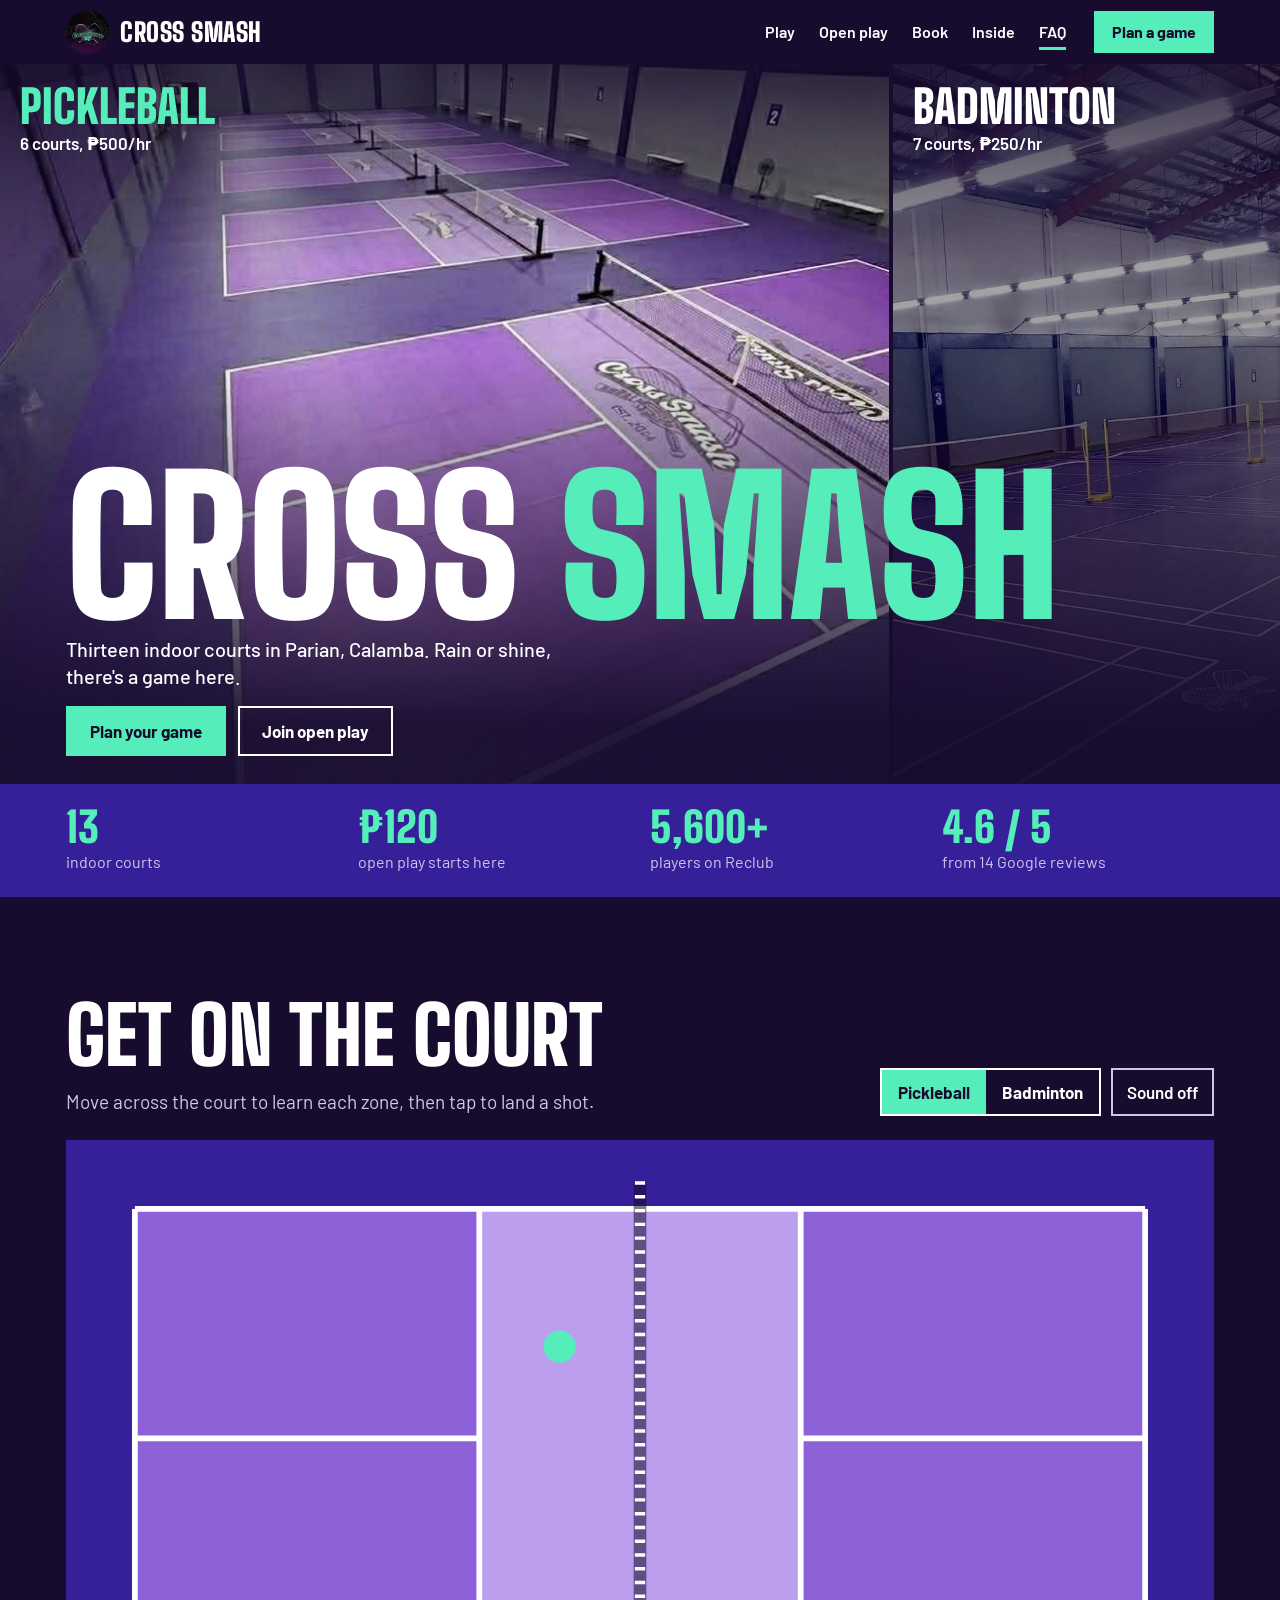
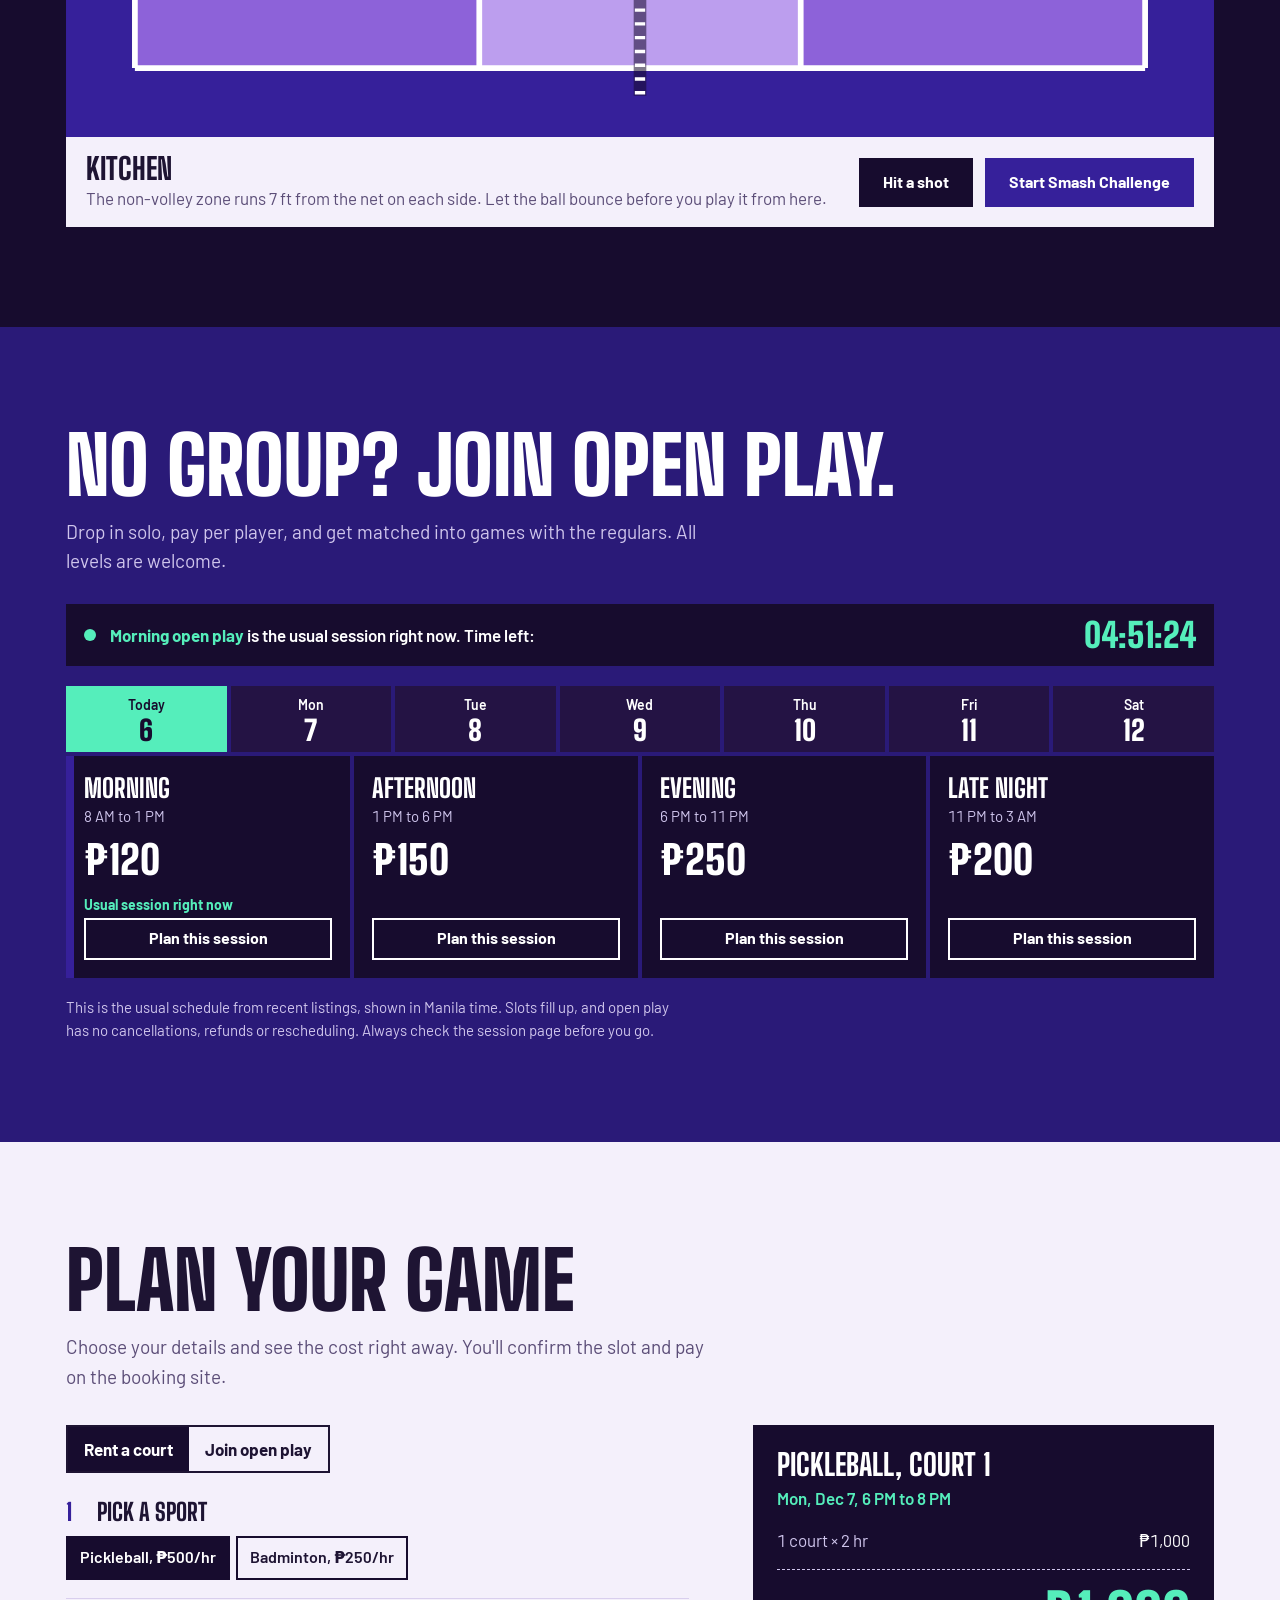
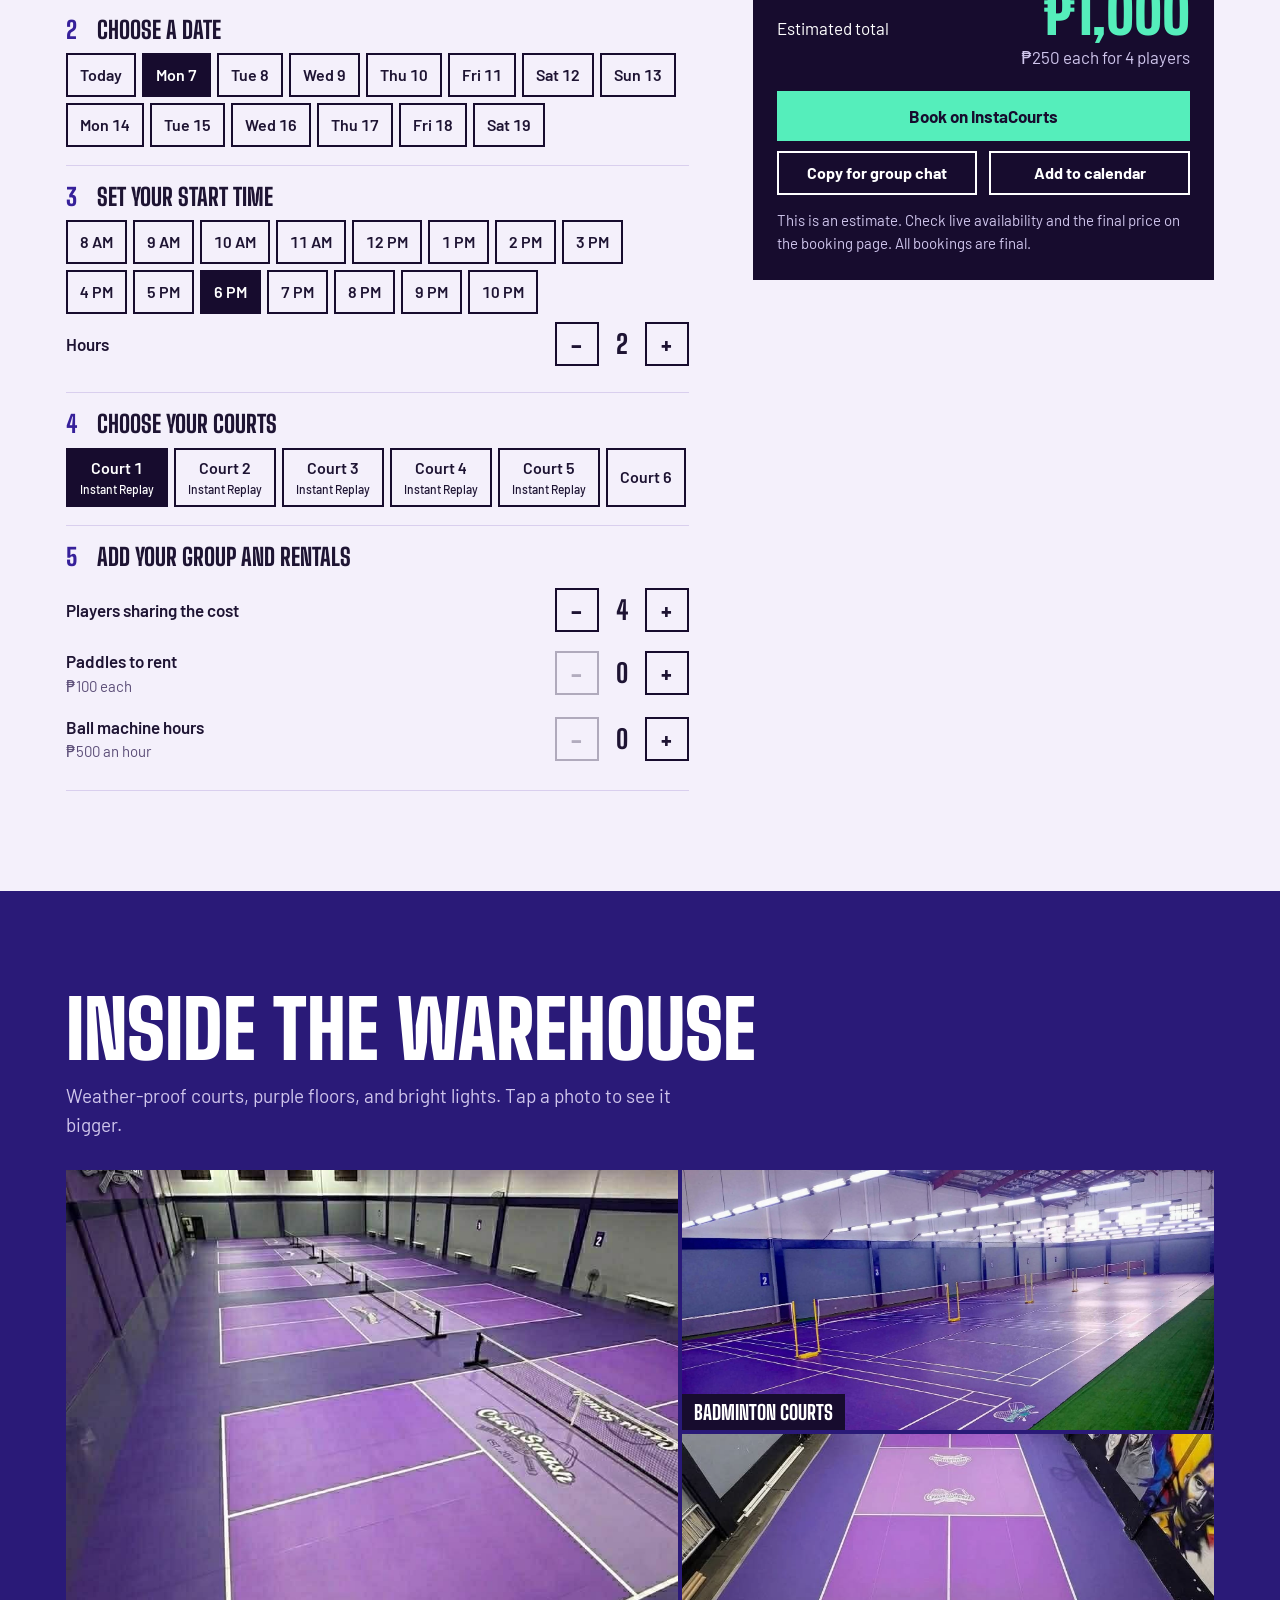
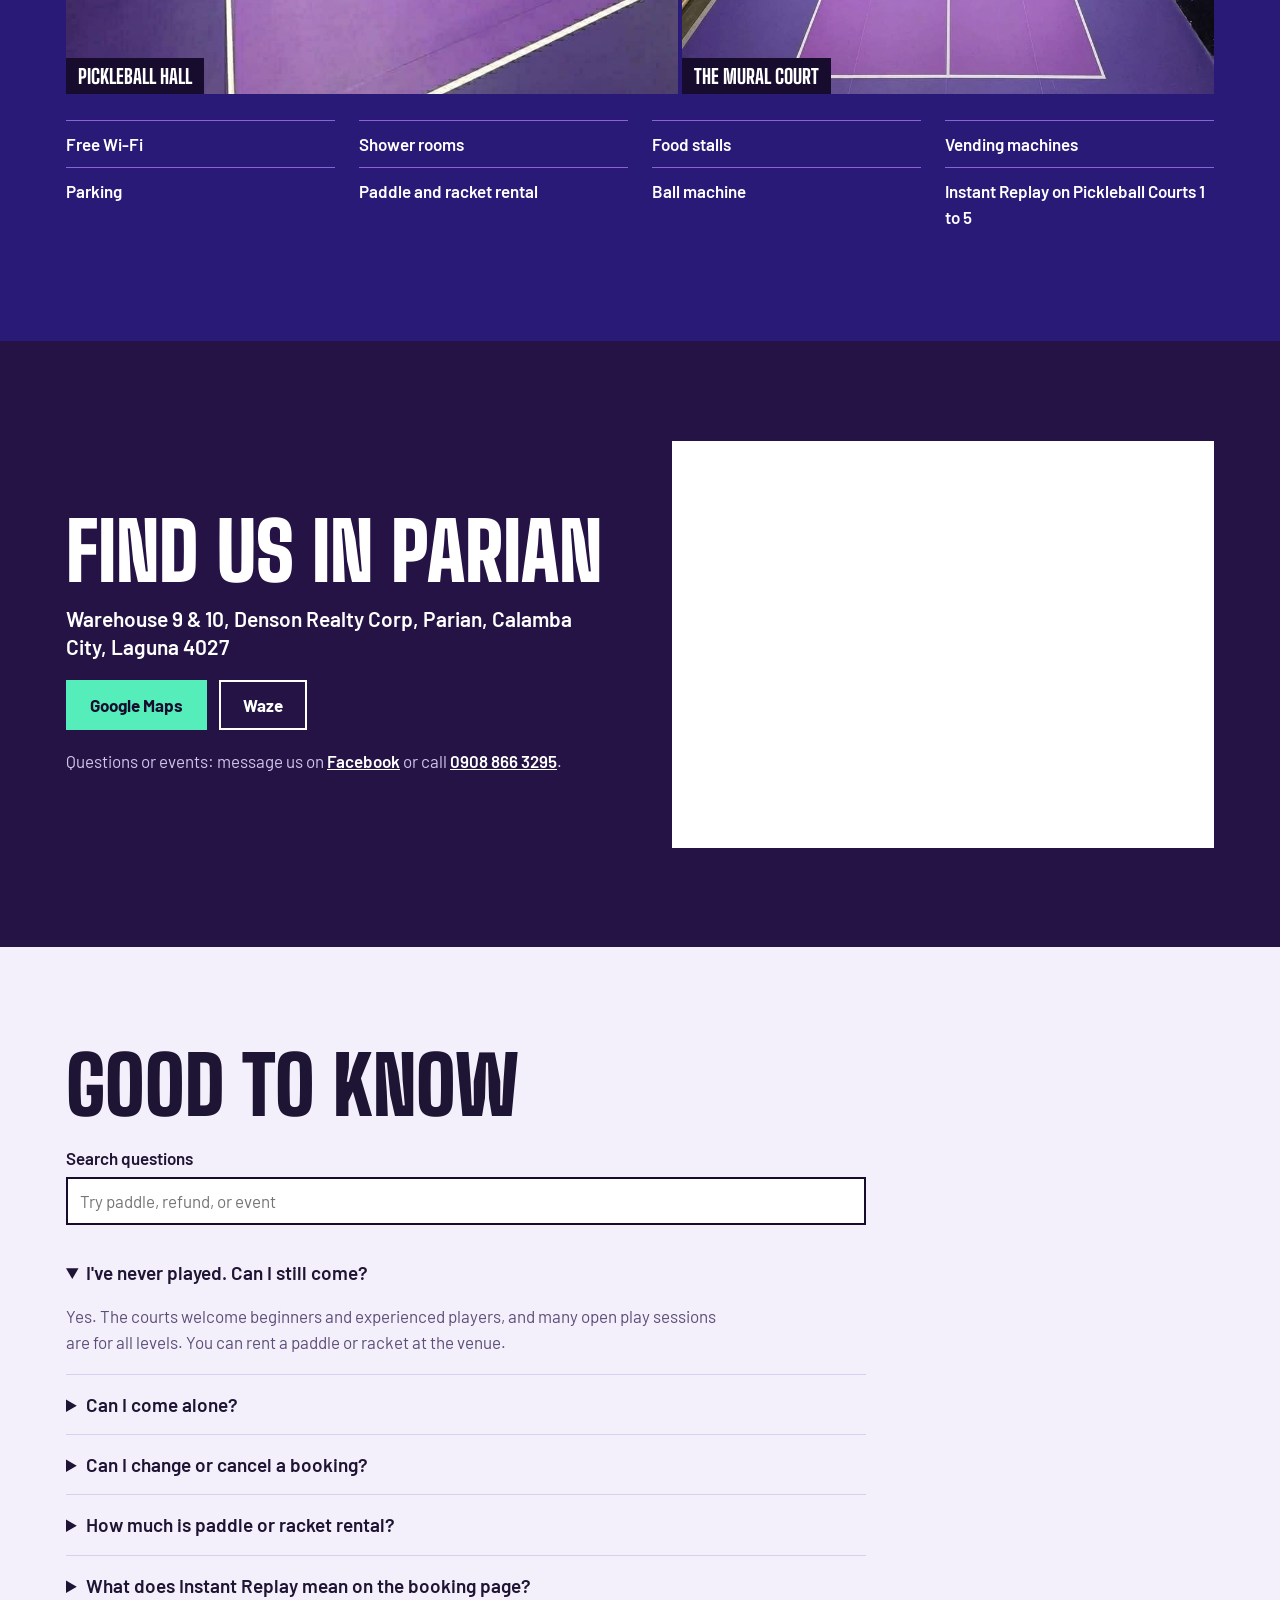
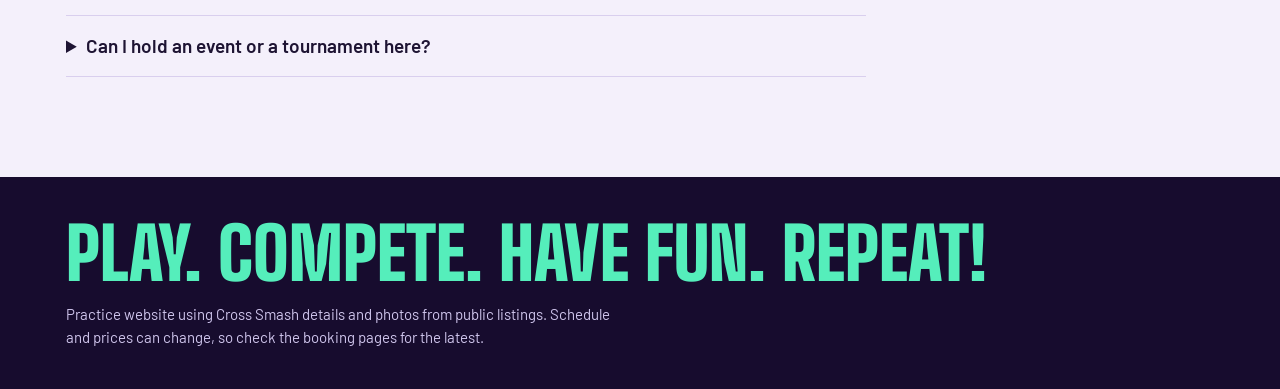
==== index.html @ 19c627ab "Add Cross Smash website Co-Authored-By: Claude Opus 5.5 <noreply@anthropic.com>" ====
<!doctype html>
<html lang="en" data-sport="pickleball">
<head>
<meta charset="utf-8">
<meta name="viewport" content="width=device-width, initial-scale=1, viewport-fit=cover">
<title>Cross Smash Pickleball &amp; Badminton | Calamba</title>
<meta name="description" content="Thirteen indoor pickleball and badminton courts in Parian, Calamba City. Book a court from ₱250 an hour or join open play from ₱120.">
<meta property="og:title" content="Cross Smash Pickleball &amp; Badminton">
<meta property="og:image" content="images/pickleball-hall.jpg">
<link rel="icon" href="images/logo.jpg">
<link rel="preconnect" href="https://fonts.googleapis.com">
<link rel="preconnect" href="https://fonts.gstatic.com" crossorigin>
<link rel="stylesheet" href="https://fonts.googleapis.com/css2?family=Barlow:wght@400;500;600;700&family=Big+Shoulders+Display:wght@700;800;900&display=swap">
<link rel="stylesheet" href="styles.css">
<script type="application/ld+json">
{
  "@context": "https://schema.org",
  "@type": "SportsActivityLocation",
  "name": "Cross Smash Pickleball and Badminton",
  "image": "images/pickleball-hall.jpg",
  "address": {
    "@type": "PostalAddress",
    "streetAddress": "Warehouse 9 & 10, Denson Realty Corp, Parian",
    "addressLocality": "Calamba",
    "addressRegion": "Laguna",
    "postalCode": "4027",
    "addressCountry": "PH"
  },
  "geo": { "@type": "GeoCoordinates", "latitude": 14.2090239, "longitude": 121.1543164 },
  "url": "https://book.insta-courts.com/venues/cross-smash"
}
</script>
</head>
<body>

<header class="top">
  <div class="wrap">
    <a class="mark" href="#top"><img src="images/logo.jpg" alt="" width="44" height="44">Cross Smash</a>
    <nav aria-label="Main">
      <a href="#court-lab">Play</a>
      <a href="#open-play">Open play</a>
      <a href="#book">Book</a>
      <a href="#inside">Inside</a>
      <a href="#faq">FAQ</a>
    </nav>
    <a class="btn" href="#book">Plan a game</a>
  </div>
  <span class="progress" id="progress"></span>
</header>

<main id="top">
  <section class="hero">
    <div class="panels" role="group" aria-label="Choose your sport">
      <button type="button" class="panel" id="panelPickle" data-sport="pickleball" aria-pressed="true">
        <img src="images/pickleball-hall.jpg" alt="Purple pickleball courts in a row inside the Cross Smash warehouse" width="896" height="1195" fetchpriority="high">
        <span class="panel-label"><b>Pickleball</b><span>6 courts, ₱500/hr</span></span>
      </button>
      <button type="button" class="panel" id="panelBad" data-sport="badminton" aria-pressed="false">
        <img src="images/badminton-hall.jpg" alt="Badminton courts with yellow net posts on a purple floor under bright hall lights" width="1600" height="1080">
        <span class="panel-label"><b>Badminton</b><span>7 courts, ₱250/hr</span></span>
      </button>
    </div>
    <div class="hero-copy">
      <div class="wrap">
        <h1>Cross <em>Smash</em></h1>
        <p>Thirteen indoor courts in Parian, Calamba. Rain or shine, there's a game here.</p>
        <div class="btn-row">
          <a class="btn" href="#book">Plan your game</a>
          <a class="btn ghost" href="#open-play">Join open play</a>
        </div>
      </div>
    </div>
  </section>

  <section class="facts-band">
    <div class="wrap facts">
      <div><b>13</b><span>indoor courts</span></div>
      <div><b>₱120</b><span>open play starts here</span></div>
      <div><b>5,600+</b><span>players on Reclub</span></div>
      <div><b>4.6 / 5</b><span>from 14 Google reviews</span></div>
    </div>
  </section>

  <section class="band lab" id="court-lab">
    <div class="wrap">
      <div class="lab-head">
        <div>
          <h2>Get on the court</h2>
          <p class="lede" id="labLede">Move across the court to learn each zone, then tap to land a shot.</p>
        </div>
        <div class="lab-controls">
          <div class="switch" role="group" aria-label="Sport">
            <button type="button" id="labPickle" data-sport="pickleball" aria-pressed="true">Pickleball</button>
            <button type="button" id="labBad" data-sport="badminton" aria-pressed="false">Badminton</button>
          </div>
          <button type="button" class="icon-btn" id="soundBtn" aria-pressed="false">Sound off</button>
        </div>
      </div>

      <div class="court-shell" id="courtShell">
        <div class="hud" id="hud" hidden>
          <div><span>Time</span><b id="hudTime">20.0</b></div>
          <div><span>Score</span><b id="hudScore">0</b></div>
          <div><span>Combo</span><b id="hudCombo">0</b></div>
          <div><span>Best</span><b id="hudBest">0</b></div>
        </div>
        <svg id="court" viewBox="0 0 1000 520" role="img" aria-label="Top-down court. Tap anywhere to land a shot and see what that part of the court means.">
          <rect class="surround" width="1000" height="520"></rect>
          <rect class="inbounds" x="60" y="60" width="880" height="400"></rect>
          <rect class="kitchen" id="kitchen" x="360" y="60" width="280" height="400"></rect>
          <g id="highlight"></g>
          <g id="courtLines"></g>
          <line class="net-post" x1="500" y1="36" x2="500" y2="484"></line>
          <line class="net" x1="500" y1="36" x2="500" y2="484"></line>
          <g id="target" hidden>
            <circle class="ring" id="targetOuter" r="50"></circle>
            <circle class="bull" id="targetInner" r="20"></circle>
          </g>
          <circle id="ripple" r="10" cx="0" cy="0"></circle>
          <ellipse id="shadow" rx="13" ry="7"></ellipse>
          <g id="shot"><circle id="ball" r="14"></circle></g>
          <g id="floats"></g>
        </svg>
        <div class="readout">
          <div aria-live="polite">
            <strong id="zoneName">Kitchen</strong>
            <p id="zoneText"></p>
          </div>
          <div class="btn-row">
            <button type="button" id="randomShot" class="btn solid">Hit a shot</button>
            <button type="button" id="gameBtn" class="btn hot">Start Smash Challenge</button>
          </div>
        </div>
      </div>
    </div>
  </section>

  <section class="band floor" id="open-play">
    <div class="wrap">
      <h2>No group? Join open play.</h2>
      <p class="lede">Drop in solo, pay per player, and get matched into games with the regulars. All levels are welcome.</p>

      <div class="live" id="live">
        <span class="dot" aria-hidden="true"></span>
        <p><b id="liveName"></b> <span id="liveDetail"></span></p>
        <time id="liveClock"></time>
      </div>

      <div class="days" id="days" role="group" aria-label="Choose a day"></div>
      <div class="sessions" id="sessions"></div>

      <p class="fine">This is the usual schedule from recent listings, shown in Manila time. Slots fill up, and open play has no cancellations, refunds or rescheduling. Always check the session page before you go.</p>
    </div>
  </section>

  <section class="band paper" id="book">
    <div class="wrap">
      <h2>Plan your game</h2>
      <p class="lede">Choose your details and see the cost right away. You'll confirm the slot and pay on the booking site.</p>

      <div class="planner">
        <div class="steps" id="steps">
          <div class="switch mode" role="group" aria-label="How you are playing">
            <button type="button" id="modeCourt" data-mode="court" aria-pressed="true">Rent a court</button>
            <button type="button" id="modeOpen" data-mode="open" aria-pressed="false">Join open play</button>
          </div>
          <div id="fields"></div>
        </div>

        <aside class="sheet" id="sheet" aria-live="polite">
          <h3 id="sheetTitle"></h3>
          <p class="when" id="sheetWhen"></p>
          <ul id="lines"></ul>
          <div class="total"><span>Estimated total</span><b id="total"></b></div>
          <p id="each"></p>
          <a class="btn wide" id="sheetBook" target="_blank" rel="noopener" href="https://book.insta-courts.com/venues/cross-smash">Book on InstaCourts</a>
          <div class="btn-row sheet-tools">
            <button type="button" class="btn ghost" id="copyPlan">Copy for group chat</button>
            <button type="button" class="btn ghost" id="addCal">Add to calendar</button>
          </div>
          <textarea id="copyFallback" hidden readonly aria-label="Plan text to copy"></textarea>
          <p class="note">This is an estimate. Check live availability and the final price on the booking page. All bookings are final.</p>
        </aside>
      </div>
    </div>
  </section>

  <section class="band floor" id="inside">
    <div class="wrap">
      <h2>Inside the warehouse</h2>
      <p class="lede">Weather-proof courts, purple floors, and bright lights. Tap a photo to see it bigger.</p>

      <div class="gallery">
        <button type="button" class="shot big" id="photo0" data-index="0"><img src="images/pickleball-hall.jpg" alt="Row of pickleball courts with nets, seen from one end of the hall" width="896" height="1195" loading="lazy"><span>Pickleball hall</span></button>
        <button type="button" class="shot" id="photo1" data-index="1"><img src="images/badminton-hall.jpg" alt="Badminton courts beside a green turf strip" width="1600" height="1080" loading="lazy"><span>Badminton courts</span></button>
        <button type="button" class="shot" id="photo2" data-index="2"><img src="images/court-mural.jpg" alt="Single pickleball court beside a colorful mural wall" width="896" height="1195" loading="lazy"><span>The mural court</span></button>
      </div>

      <ul class="amen">
        <li>Free Wi-Fi</li>
        <li>Shower rooms</li>
        <li>Food stalls</li>
        <li>Vending machines</li>
        <li>Parking</li>
        <li>Paddle and racket rental</li>
        <li>Ball machine</li>
        <li>Instant Replay on Pickleball Courts 1 to 5</li>
      </ul>
    </div>
  </section>

  <section class="band visit" id="visit">
    <div class="wrap venue-grid">
      <div>
        <h2>Find us in Parian</h2>
        <address class="addr">Warehouse 9 &amp; 10, Denson Realty Corp, Parian, Calamba City, Laguna 4027</address>
        <div class="btn-row">
          <a class="btn" href="https://www.google.com/maps/search/?api=1&amp;query=6553%2BJP%20Calamba%20Laguna" target="_blank" rel="noopener">Google Maps</a>
          <a class="btn ghost" href="https://waze.com/ul?ll=14.2090239,121.1543164&amp;navigate=yes" target="_blank" rel="noopener">Waze</a>
        </div>
        <p class="contact">Questions or events: message us on <a href="https://www.facebook.com/share/14ZNdzcMT8A/?mibextid=wwXIfr" target="_blank" rel="noopener">Facebook</a> or call <a href="tel:+639088663295">0908 866 3295</a>.</p>
      </div>
      <iframe class="map" title="Map to Cross Smash in Parian, Calamba" loading="lazy" referrerpolicy="no-referrer-when-downgrade" src="https://www.google.com/maps?q=14.2090239,121.1543164&amp;z=16&amp;output=embed"></iframe>
    </div>
  </section>

  <section class="band paper" id="faq">
    <div class="wrap">
      <h2>Good to know</h2>
      <label class="search" for="faqSearch">Search questions</label>
      <input class="search-input" id="faqSearch" type="search" placeholder="Try paddle, refund, or event" autocomplete="off">
      <div class="faq" id="faqList">
        <details open>
          <summary>I've never played. Can I still come?</summary>
          <p>Yes. The courts welcome beginners and experienced players, and many open play sessions are for all levels. You can rent a paddle or racket at the venue.</p>
        </details>
        <details>
          <summary>Can I come alone?</summary>
          <p>Yes. Open play is made for this. Register for a session and you'll play with whoever else signed up.</p>
        </details>
        <details>
          <summary>Can I change or cancel a booking?</summary>
          <p>All court bookings are final, so check your date and time before you pay. Open play sessions have no cancellations, refunds or rescheduling.</p>
        </details>
        <details>
          <summary>How much is paddle or racket rental?</summary>
          <p>A pickleball paddle is ₱100 and a badminton racket is ₱50. The ball machine is ₱500 an hour.</p>
        </details>
        <details>
          <summary>What does Instant Replay mean on the booking page?</summary>
          <p>Pickleball Courts 1 to 5 are listed with Instant Replay. Ask the front desk how it works on the day you play.</p>
        </details>
        <details>
          <summary>Can I hold an event or a tournament here?</summary>
          <p>The venue hosts events. Message the Facebook page with your date, group size and how many courts you need.</p>
        </details>
      </div>
      <p class="no-match" id="faqEmpty" hidden>No matching questions. Message the Facebook page and the team can help.</p>
    </div>
  </section>
</main>

<footer class="foot">
  <div class="wrap">
    <p class="tagline">Play. Compete. Have fun. Repeat!</p>
    <p class="foot-note">Practice website using Cross Smash details and photos from public listings. Schedule and prices can change, so check the booking pages for the latest.</p>
  </div>
</footer>

<div class="dock" id="dock">
  <div><span id="dockLabel">Estimated total</span><b id="dockTotal"></b></div>
  <a class="btn" href="#sheet">Review plan</a>
</div>

<dialog id="viewer" aria-label="Photo viewer">
  <button type="button" class="view-close" id="viewClose" aria-label="Close photo">×</button>
  <button type="button" class="view-nav prev" id="viewPrev" aria-label="Previous photo">‹</button>
  <img id="viewImg" src="data:," alt="">
  <button type="button" class="view-nav next" id="viewNext" aria-label="Next photo">›</button>
  <p id="viewCap"></p>
</dialog>

<script src="script.js"></script>
</body>
</html>
---- styles.css ----
/* Palette comes from the venue itself: court purples and lilac, logo mint and pink.
   The active sport changes --accent across the whole site. */
:root {
  --deep: #170c2e;
  --deep-2: #241344;
  --court: #36209a;
  --court-dark: #2a1a78;
  --lilac: #8d62d9;
  --lilac-light: #ab85ea;
  --line: #ffffff;
  --on-dark-soft: #cfc5ec;
  --paper: #f4f0fb;
  --paper-edge: #d9cfee;
  --ink: #1e1433;
  --ink-soft: #5c4e78;
  --mint: #55eebb;
  --pink: #ff8fd8;
  --accent: var(--mint);
  --display: "Big Shoulders Display", "Arial Narrow", Impact, sans-serif;
  --body: "Barlow", "Segoe UI", system-ui, sans-serif;
  color-scheme: dark;
}
:root[data-sport="badminton"] { --accent: var(--pink); }

* { box-sizing: border-box; }
html { scroll-behavior: smooth; scroll-padding-top: 76px; }
body {
  margin: 0;
  background: var(--deep);
  color: var(--line);
  font: 400 17px/1.55 var(--body);
  overflow-x: clip;
}
h1, h2, h3, p, ul { margin: 0; }
a { color: inherit; }
img { display: block; max-width: 100%; height: auto; }
button { font: inherit; color: inherit; cursor: pointer; }
:focus-visible { outline: 3px solid var(--accent); outline-offset: 2px; }
.paper :focus-visible { outline-color: var(--court); }
[hidden] { display: none !important; }

.wrap {
  width: 100%;
  max-width: 1180px;
  margin-inline: auto;
  padding-left: max(16px, env(safe-area-inset-left, 0px));
  padding-right: max(16px, env(safe-area-inset-right, 0px));
}
.band { padding-block: clamp(56px, 8vw, 100px); }
.paper { background: var(--paper); color: var(--ink); }
.floor { background: var(--court-dark); }
.lab { background: var(--deep); }
.visit { background: var(--deep-2); }

h2 {
  font: 900 clamp(44px, 7vw, 80px)/.95 var(--display);
  text-transform: uppercase;
  text-wrap: balance;
}
.lede { max-width: 58ch; margin-top: 14px; font-size: 19px; color: var(--on-dark-soft); }
.paper .lede { color: var(--ink-soft); }

.btn {
  display: inline-flex;
  align-items: center;
  justify-content: center;
  min-height: 48px;
  padding: 10px 22px;
  border: 2px solid transparent;
  background: var(--accent);
  color: var(--deep);
  font-weight: 700;
  text-align: center;
  text-decoration: none;
  transition: transform .15s ease, background-color .3s ease, box-shadow .2s ease;
}
.btn:hover { transform: translateY(-2px); box-shadow: 0 8px 0 -3px var(--court); }
.btn:active { transform: translateY(1px); box-shadow: none; }
.btn.ghost { background: transparent; border-color: currentColor; color: inherit; }
.btn.solid { background: var(--deep); color: var(--line); }
.btn.hot { background: var(--court); color: var(--line); }
.btn.wide { width: 100%; margin-top: 20px; }
.btn-row { display: flex; flex-wrap: wrap; gap: 12px; }

/* Header */
.top { position: sticky; top: 0; z-index: 30; background: var(--deep); }
.top .wrap { display: flex; align-items: center; gap: 28px; min-height: 64px; }
.mark {
  display: flex;
  align-items: center;
  gap: 10px;
  margin-right: auto;
  font: 900 26px/1 var(--display);
  letter-spacing: .02em;
  text-transform: uppercase;
  text-decoration: none;
}
.mark img { width: 44px; height: 44px; border-radius: 50%; }
.top nav { display: flex; gap: 24px; }
.top nav a { position: relative; padding-block: 6px; font-weight: 600; font-size: 16px; text-decoration: none; }
.top nav a::after {
  content: "";
  position: absolute;
  inset: auto 0 0;
  height: 3px;
  background: var(--accent);
  transform: scaleX(0);
  transform-origin: left;
  transition: transform .2s ease;
}
.top nav a:hover::after, .top nav a.on::after { transform: scaleX(1); }
.top .btn { min-height: 42px; padding: 6px 16px; font-size: 16px; }
.progress {
  position: absolute;
  inset: auto 0 0;
  height: 3px;
  background: var(--accent);
  transform: scaleX(0);
  transform-origin: left;
}

/* Hero: two photo panels, the chosen sport opens wider */
.hero { position: relative; display: grid; }
.panels { display: flex; height: clamp(520px, 80vh, 760px); gap: 4px; background: var(--deep); }
.panel {
  position: relative;
  flex: 1 1 0;
  min-width: 0;
  overflow: hidden;
  padding: 0;
  border: 0;
  background: var(--court);
  text-align: left;
  transition: flex-grow .6s cubic-bezier(.2, .8, .2, 1);
}
.panel[aria-pressed="true"] { flex-grow: 2.3; }
@media (hover: hover) { .panel:hover { flex-grow: 2.3; } .panels:hover .panel[aria-pressed="true"]:not(:hover) { flex-grow: 1; } }
.panel img {
  position: absolute;
  inset: 0;
  width: 100%;
  height: 100%;
  object-fit: cover;
  object-position: 50% 70%;
  filter: saturate(.75) brightness(.65);
  transform: scale(1.04);
  transition: filter .5s ease, transform 1.2s ease;
}
.panel[aria-pressed="true"] img, .panel:hover img { filter: none; transform: scale(1); }
.panel::after {
  content: "";
  position: absolute;
  inset: 0;
  background: linear-gradient(to bottom, rgb(23 12 46 / .75), transparent 28%, transparent 40%, rgb(23 12 46 / .95) 92%);
}
.panel-label { position: absolute; z-index: 1; top: 20px; left: 20px; right: 20px; display: grid; }
.panel-label b { font: 900 clamp(30px, 4vw, 46px)/1 var(--display); text-transform: uppercase; }
.panel[aria-pressed="true"] .panel-label b { color: var(--accent); }
.panel-label span { font-weight: 600; }
.hero-copy { position: absolute; inset: auto 0 0; z-index: 2; padding-block: 0 28px; pointer-events: none; }
.hero-copy h1 {
  font: 900 clamp(64px, 15vw, 188px)/.84 var(--display);
  text-transform: uppercase;
}
.hero-copy h1 em { font-style: normal; color: var(--accent); transition: color .3s ease; }
.hero-copy p { max-width: 46ch; margin-top: 10px; font-size: 20px; line-height: 1.35; font-weight: 500; }
.hero-copy .btn-row { margin-top: 16px; pointer-events: auto; }

.facts-band { background: var(--court); }
.facts { display: grid; grid-template-columns: repeat(4, minmax(0, 1fr)); gap: 20px; padding-block: 22px; }
.facts b { display: block; font: 900 42px/1 var(--display); color: var(--accent); transition: color .3s ease; }
.facts span { color: var(--on-dark-soft); font-size: 16px; }

/* Switches */
.switch { display: inline-flex; border: 2px solid currentColor; }
.switch button {
  min-height: 44px;
  padding: 6px 16px;
  border: 0;
  background: transparent;
  font-weight: 700;
  white-space: nowrap;
}
.switch button[aria-pressed="true"] { background: var(--accent); color: var(--deep); }
.paper .switch button[aria-pressed="true"] { background: var(--deep); color: var(--line); }

/* Court lab */
.lab-head { display: flex; flex-wrap: wrap; gap: 20px 40px; justify-content: space-between; align-items: end; margin-bottom: 24px; }
.lab-head > div { min-width: 0; }
.lab-controls { display: flex; flex-wrap: wrap; gap: 10px; align-items: center; }
.icon-btn { min-height: 48px; padding: 6px 14px; border: 2px solid var(--on-dark-soft); background: transparent; font-weight: 600; }
.icon-btn[aria-pressed="true"] { border-color: var(--accent); color: var(--accent); }

.court-shell { position: relative; background: var(--court); }
#court { display: block; width: 100%; height: auto; cursor: crosshair; touch-action: manipulation; user-select: none; }
.surround { fill: var(--court); }
.inbounds { fill: var(--lilac); transition: fill .4s ease; }
:root[data-sport="badminton"] .inbounds { fill: var(--court-dark); }
.kitchen { fill: var(--lilac-light); }
#highlight rect { fill: var(--line); opacity: .2; pointer-events: none; }
#court line { stroke: var(--line); stroke-width: 5; }
#court .net-post { stroke: var(--deep); stroke-width: 11; opacity: .55; }
#court .net { stroke-width: 9; stroke-dasharray: 3 9; }
#ball { fill: var(--accent); }
#ripple { fill: none; stroke: var(--accent); stroke-width: 4; opacity: 0; }
#shadow { fill: var(--deep); opacity: .45; }
#target .ring { fill: var(--line); fill-opacity: .18; stroke: var(--accent); stroke-width: 5; }
#target .bull { fill: var(--accent); }
#target circle { animation: pulse .8s ease-in-out infinite alternate; transform-box: fill-box; transform-origin: center; }
@keyframes pulse { to { transform: scale(1.1); } }
#floats text { font: 900 44px var(--display); fill: var(--line); stroke: var(--deep); stroke-width: 6; paint-order: stroke; text-anchor: middle; pointer-events: none; }

.hud {
  display: grid;
  grid-template-columns: repeat(4, minmax(0, 1fr));
  padding: 8px 16px;
  background: var(--deep-2);
}
.hud span { display: block; color: var(--on-dark-soft); font-size: 13px; letter-spacing: .06em; text-transform: uppercase; }
.hud b { font: 900 clamp(24px, 4vw, 36px)/1 var(--display); font-variant-numeric: tabular-nums; color: var(--accent); }

.readout {
  display: grid;
  grid-template-columns: minmax(0, 1fr) auto;
  gap: 14px 24px;
  align-items: center;
  padding: 16px 20px;
  background: var(--paper);
  color: var(--ink);
}
.readout > div:first-child { min-width: 0; }
.readout strong { display: block; font: 800 30px/1.05 var(--display); text-transform: uppercase; }
.readout p { color: var(--ink-soft); }
.readout .btn { font-size: 16px; }

/* Open play */
.live {
  display: grid;
  grid-template-columns: auto minmax(0, 1fr) auto;
  gap: 14px;
  align-items: center;
  margin-top: 28px;
  padding: 14px 18px;
  background: var(--deep);
}
.live p { font-weight: 600; }
.live b { color: var(--accent); }
.live time { font: 900 34px/1 var(--display); font-variant-numeric: tabular-nums; color: var(--accent); }
.dot { width: 12px; height: 12px; border-radius: 50%; background: var(--accent); animation: blink 1.6s ease-in-out infinite; }
@keyframes blink { 50% { opacity: .3; } }

.days { display: grid; grid-template-columns: repeat(7, minmax(0, 1fr)); gap: 4px; margin-top: 20px; }
.days button {
  display: grid;
  justify-items: center;
  gap: 0;
  min-height: 66px;
  padding: 8px 2px;
  border: 0;
  background: var(--deep-2);
  font-size: 14px;
  font-weight: 600;
}
.days b { font: 900 28px/1 var(--display); }
.days button:hover { background: var(--court); }
.days button[aria-pressed="true"] { background: var(--accent); color: var(--deep); }

.sessions { display: grid; grid-template-columns: repeat(auto-fit, minmax(210px, 1fr)); gap: 4px; margin-top: 4px; }
.session { position: relative; overflow: hidden; display: grid; gap: 2px; align-content: start; padding: 18px; background: var(--deep); }
.session > :not(.fill) { position: relative; }
.session .fill { position: absolute; inset: 0 auto 0 0; width: 0; background: var(--court); }
.session h3 { font: 800 26px/1.1 var(--display); text-transform: uppercase; }
.session .time { color: var(--on-dark-soft); font-size: 15px; font-variant-numeric: tabular-nums; }
.session .price { margin-block: 10px 12px; font: 900 40px/1 var(--display); }
.session .flag { min-height: 22px; color: var(--accent); font-size: 14px; font-weight: 700; }
.session .btn { min-height: 42px; padding: 6px 12px; font-size: 16px; }
.fine { max-width: 76ch; margin-top: 18px; color: var(--on-dark-soft); font-size: 15px; }

/* Planner */
.planner {
  display: grid;
  grid-template-columns: minmax(0, 1.35fr) minmax(0, 1fr);
  gap: clamp(28px, 5vw, 64px);
  margin-top: 34px;
  align-items: start;
}
.steps { min-width: 0; }
.mode { margin-bottom: 8px; }
.step { padding-block: 18px; border-bottom: 1px solid var(--paper-edge); }
.step h3 { margin-bottom: 10px; font: 800 24px/1.1 var(--display); text-transform: uppercase; }
.step h3 span { display: inline-block; min-width: 26px; color: var(--court); }
.chips { display: flex; flex-wrap: wrap; gap: 6px; }
.chips button {
  min-height: 44px;
  padding: 6px 12px;
  border: 2px solid var(--deep);
  background: transparent;
  font-size: 16px;
  font-weight: 600;
  font-variant-numeric: tabular-nums;
}
.chips button:hover:not(:disabled) { background: var(--paper-edge); }
.chips button[aria-pressed="true"] { background: var(--deep); color: var(--line); }
.chips button:disabled { opacity: .3; cursor: not-allowed; }
.courts-pick button { position: relative; min-width: 76px; }
.courts-pick small { display: block; font-size: 12px; font-weight: 500; }
.field { display: grid; grid-template-columns: minmax(0, 1fr) auto; gap: 12px; align-items: center; padding-block: 8px; }
.field .label { font-weight: 600; }
.field small { display: block; color: var(--ink-soft); font-size: 15px; font-weight: 400; }
.stepper { display: inline-flex; align-items: center; }
.stepper button {
  width: 44px;
  height: 44px;
  border: 2px solid var(--deep);
  background: transparent;
  font-size: 22px;
  font-weight: 700;
  line-height: 1;
}
.stepper button:hover:not(:disabled) { background: var(--deep); color: var(--line); }
.stepper button:disabled { opacity: .3; cursor: default; }
.stepper output { width: 46px; text-align: center; font: 800 26px/1 var(--display); font-variant-numeric: tabular-nums; }

.sheet { position: sticky; top: 84px; min-width: 0; padding: 24px; background: var(--deep); color: var(--line); }
.sheet h3 { font: 800 30px/1.05 var(--display); text-transform: uppercase; }
.when { margin-top: 4px; color: var(--accent); font-weight: 600; }
.sheet ul { display: grid; gap: 8px; margin: 16px 0; padding: 0 0 16px; list-style: none; border-bottom: 1px dashed var(--on-dark-soft); }
.sheet li { display: flex; justify-content: space-between; gap: 16px; font-variant-numeric: tabular-nums; }
.sheet li span:first-child { color: var(--on-dark-soft); }
.total { display: flex; justify-content: space-between; align-items: baseline; gap: 16px; }
.total b { font: 900 56px/1 var(--display); color: var(--accent); font-variant-numeric: tabular-nums; }
#each { min-height: 26px; margin-top: 2px; color: var(--on-dark-soft); text-align: right; }
.sheet-tools { margin-top: 10px; }
.sheet-tools .btn { flex: 1 1 150px; min-height: 44px; padding: 6px 10px; font-size: 16px; }
.note { margin-top: 14px; color: var(--on-dark-soft); font-size: 15px; }
#copyFallback { width: 100%; min-height: 110px; margin-top: 12px; font: 400 15px/1.4 var(--body); }

/* Gallery */
.gallery { display: grid; grid-template-columns: 1.15fr 1fr; grid-template-rows: repeat(2, minmax(0, 260px)); gap: 4px; margin-top: 30px; }
.shot { position: relative; overflow: hidden; padding: 0; border: 0; background: var(--court); }
.shot.big { grid-row: span 2; }
.shot img { width: 100%; height: 100%; object-fit: cover; object-position: 50% 65%; transition: transform .6s ease; }
.shot:hover img { transform: scale(1.05); }
.shot span {
  position: absolute;
  left: 0;
  bottom: 0;
  padding: 6px 12px;
  background: var(--deep);
  font: 800 20px/1.2 var(--display);
  text-transform: uppercase;
}
.amen { display: grid; grid-template-columns: repeat(4, minmax(0, 1fr)); gap: 0 24px; margin-top: 26px; padding: 0; list-style: none; }
.amen li { padding-block: 10px; border-top: 1px solid var(--lilac); font-weight: 600; }

dialog {
  width: 100vw;
  height: 100dvh;
  max-width: none;
  max-height: none;
  padding: 16px;
  border: 0;
  background: rgb(23 12 46 / .96);
  color: var(--line);
}
dialog[open] { display: grid; grid-template-rows: minmax(0, 1fr) auto; place-items: center; gap: 10px; }
dialog::backdrop { background: var(--deep); }
#viewImg { max-width: 100%; max-height: 100%; width: auto; object-fit: contain; }
.view-close, .view-nav { position: fixed; z-index: 2; width: 52px; height: 52px; border: 0; background: var(--deep); font-size: 32px; line-height: 1; }
.view-close { top: 12px; right: 12px; }
.view-nav { top: calc(50% - 26px); }
.prev { left: 12px; }
.next { right: 12px; }

/* Visit */
.venue-grid { display: grid; grid-template-columns: minmax(0, 1fr) minmax(0, 1fr); gap: clamp(28px, 5vw, 64px); align-items: center; }
.addr { margin-block: 16px 18px; font-size: 21px; font-weight: 600; line-height: 1.35; font-style: normal; }
.map { display: block; width: 100%; aspect-ratio: 4 / 3; max-width: 100%; border: 0; background: var(--deep); }
.contact { margin-top: 18px; color: var(--on-dark-soft); }
.contact a { color: var(--line); font-weight: 600; }

/* FAQ */
.search { display: block; margin-top: 22px; font-weight: 600; }
.search-input {
  width: 100%;
  max-width: 800px;
  min-height: 48px;
  margin-top: 6px;
  padding: 8px 12px;
  border: 2px solid var(--deep);
  background: var(--line);
  color: var(--ink);
  font: inherit;
}
.faq { display: grid; margin-top: 18px; max-width: 800px; }
.faq details { border-bottom: 1px solid var(--paper-edge); }
.faq summary { padding-block: 15px; font-size: 19px; font-weight: 600; cursor: pointer; }
.faq p { max-width: 65ch; padding-bottom: 18px; color: var(--ink-soft); }
.no-match { margin-top: 18px; color: var(--ink-soft); }

.foot { padding-block: 40px; }
.tagline { font: 900 clamp(36px, 7vw, 72px)/1 var(--display); text-transform: uppercase; color: var(--accent); transition: color .3s ease; }
.foot-note { max-width: 70ch; margin-top: 14px; color: var(--on-dark-soft); font-size: 15px; }

.dock { display: none; }

@supports (animation-timeline: view()) {
  @media (prefers-reduced-motion: no-preference) {
    .gallery .shot, .sessions .session { animation: rise linear both; animation-timeline: view(); animation-range: entry 0% entry 45%; }
    @keyframes rise { from { transform: translateY(36px); } }
  }
}

@media (max-width: 980px) {
  .top nav { display: none; }
  .planner, .venue-grid { grid-template-columns: minmax(0, 1fr); }
  .sheet { position: static; }
  .facts, .amen { grid-template-columns: repeat(2, minmax(0, 1fr)); }
  .dock {
    position: fixed;
    z-index: 25;
    inset: auto 0 0;
    display: flex;
    justify-content: space-between;
    align-items: center;
    gap: 12px;
    padding: 8px max(16px, env(safe-area-inset-right, 0px)) calc(8px + env(safe-area-inset-bottom, 0px)) max(16px, env(safe-area-inset-left, 0px));
    background: var(--deep);
    border-top: 2px solid var(--accent);
  }
  .dock span { display: block; color: var(--on-dark-soft); font-size: 13px; }
  .dock b { font: 900 28px/1 var(--display); color: var(--accent); font-variant-numeric: tabular-nums; }
  .foot { padding-bottom: 104px; }
}
@media (max-width: 640px) {
  .panels { flex-direction: column; height: 440px; }
  .panel[aria-pressed="true"] { flex-grow: 2.2; }
  .panel:last-child img { object-position: 50% 60%; }
  .hero-copy { position: static; padding-block: 16px 24px; }
  .hero-copy p { font-size: 18px; }
  .readout { grid-template-columns: minmax(0, 1fr); }
  .readout .btn { flex: 1 1 100%; }
  .switch { display: flex; width: 100%; }
  .switch button { flex: 1; }
  .lab-controls { width: 100%; }
  .icon-btn { width: 100%; }
  .gallery { grid-template-columns: minmax(0, 1fr); grid-template-rows: none; }
  .gallery .shot { aspect-ratio: 4 / 3; max-width: 100%; }
  .shot.big { grid-row: auto; }
  .live { grid-template-columns: auto minmax(0, 1fr); }
  .live time { grid-column: 2; }
  .days button { font-size: 12px; min-height: 58px; }
  .days b { font-size: 23px; }
  .amen { grid-template-columns: minmax(0, 1fr); }
  .view-nav { top: auto; bottom: 12px; }
}
@media (prefers-reduced-motion: reduce) {
  html { scroll-behavior: auto; }
  *, *::before, *::after { transition: none !important; animation: none !important; }
}
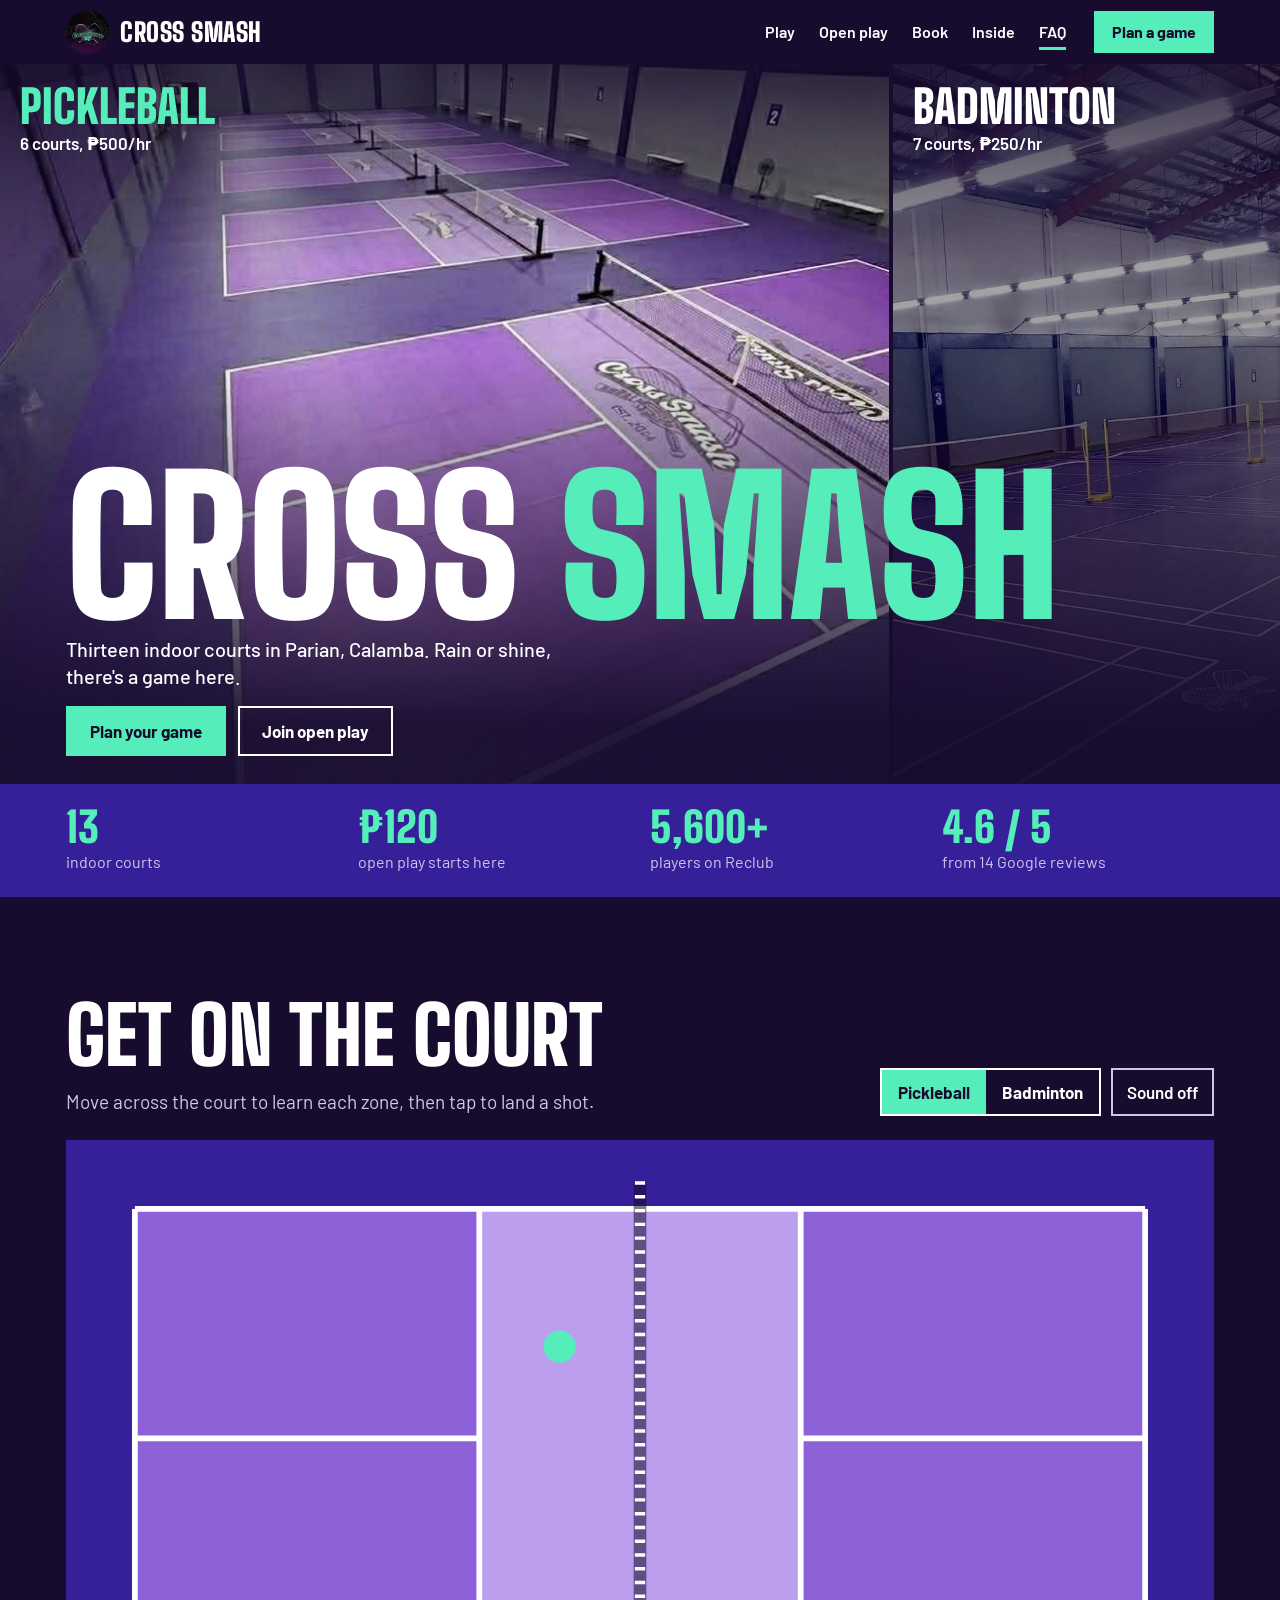
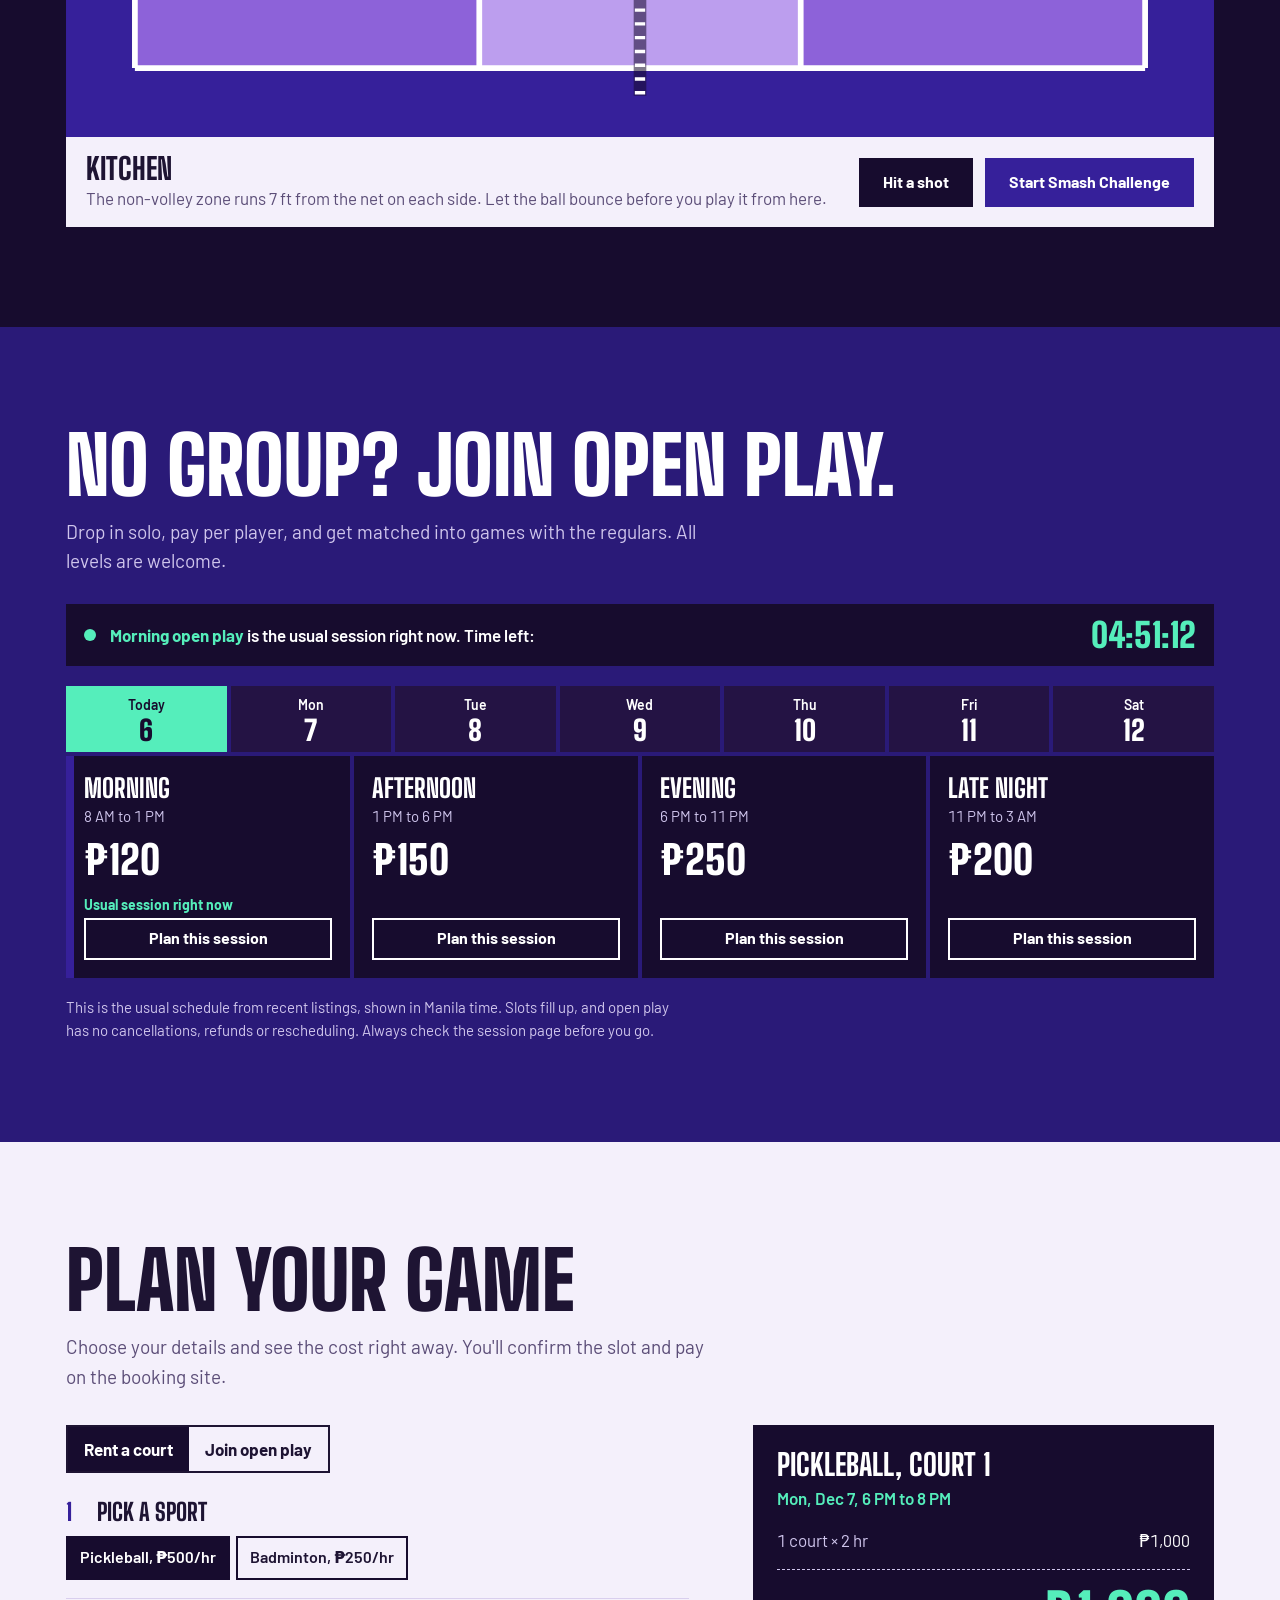
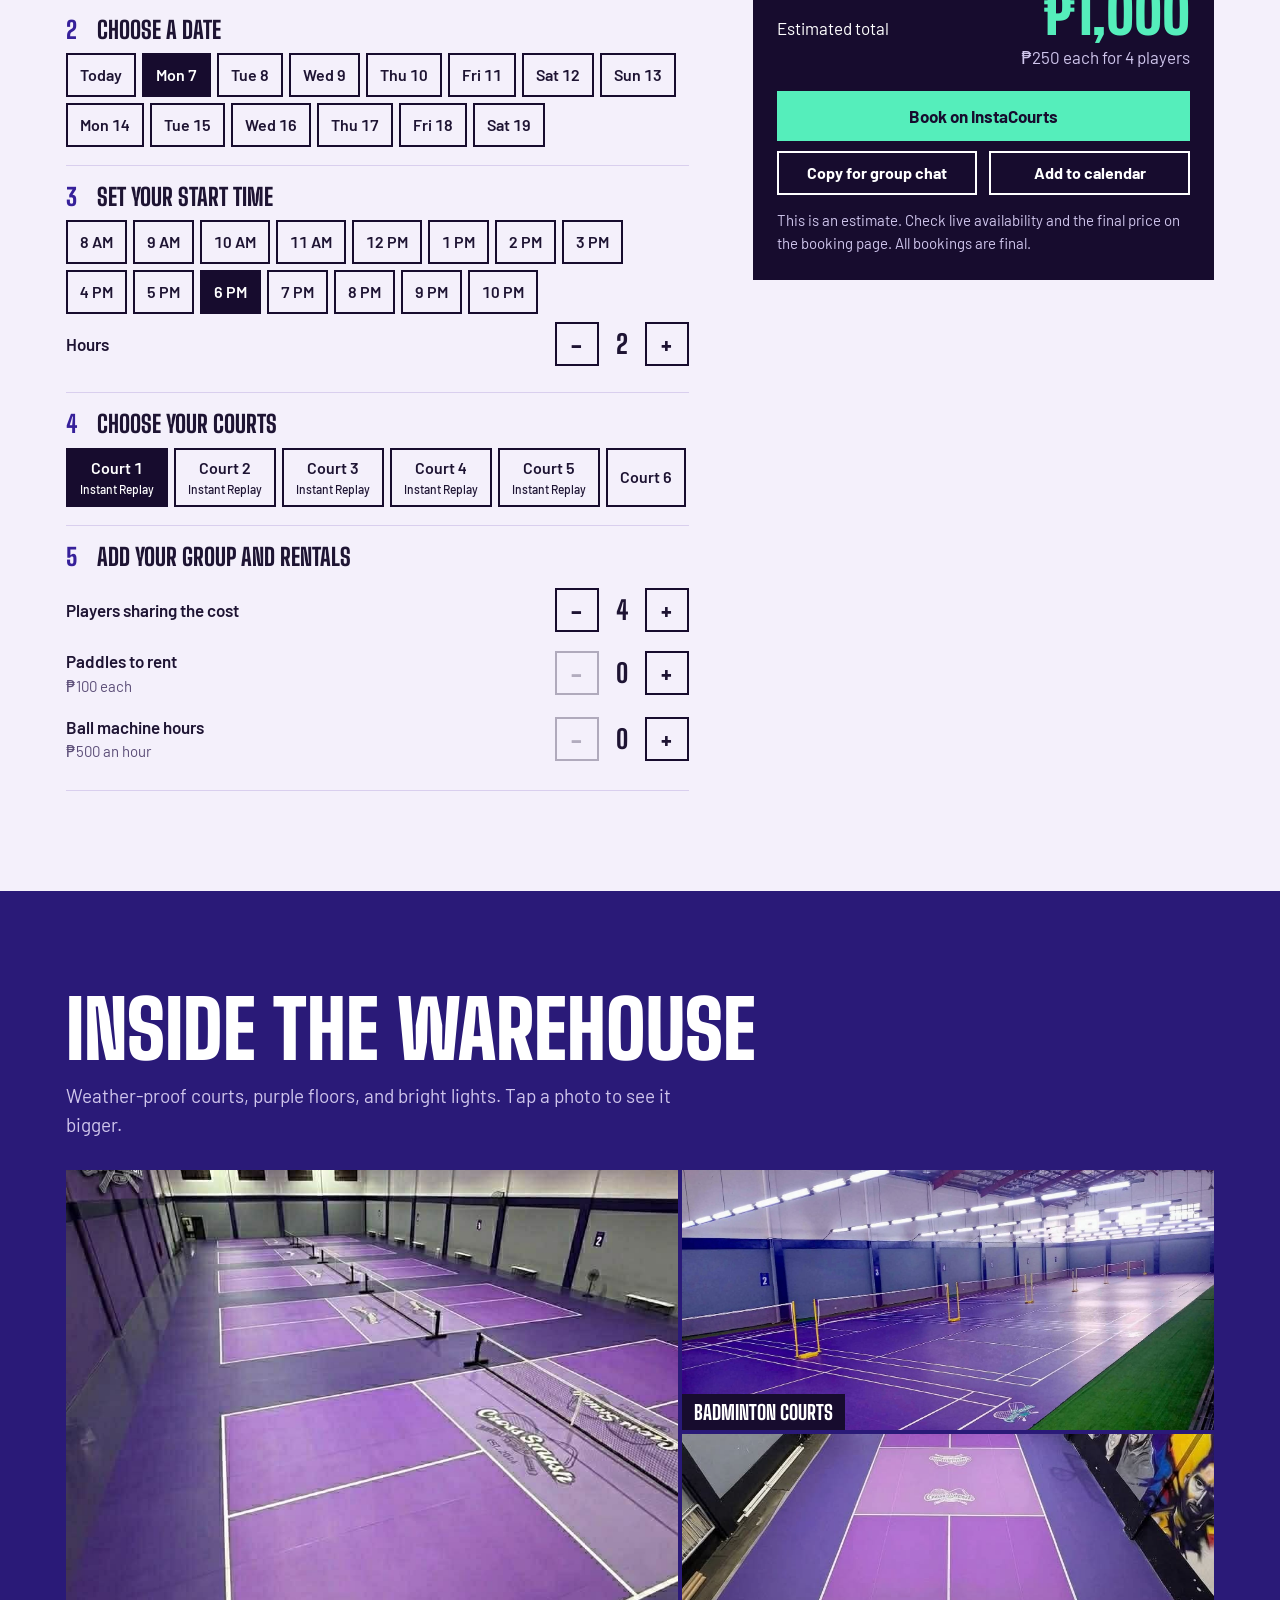
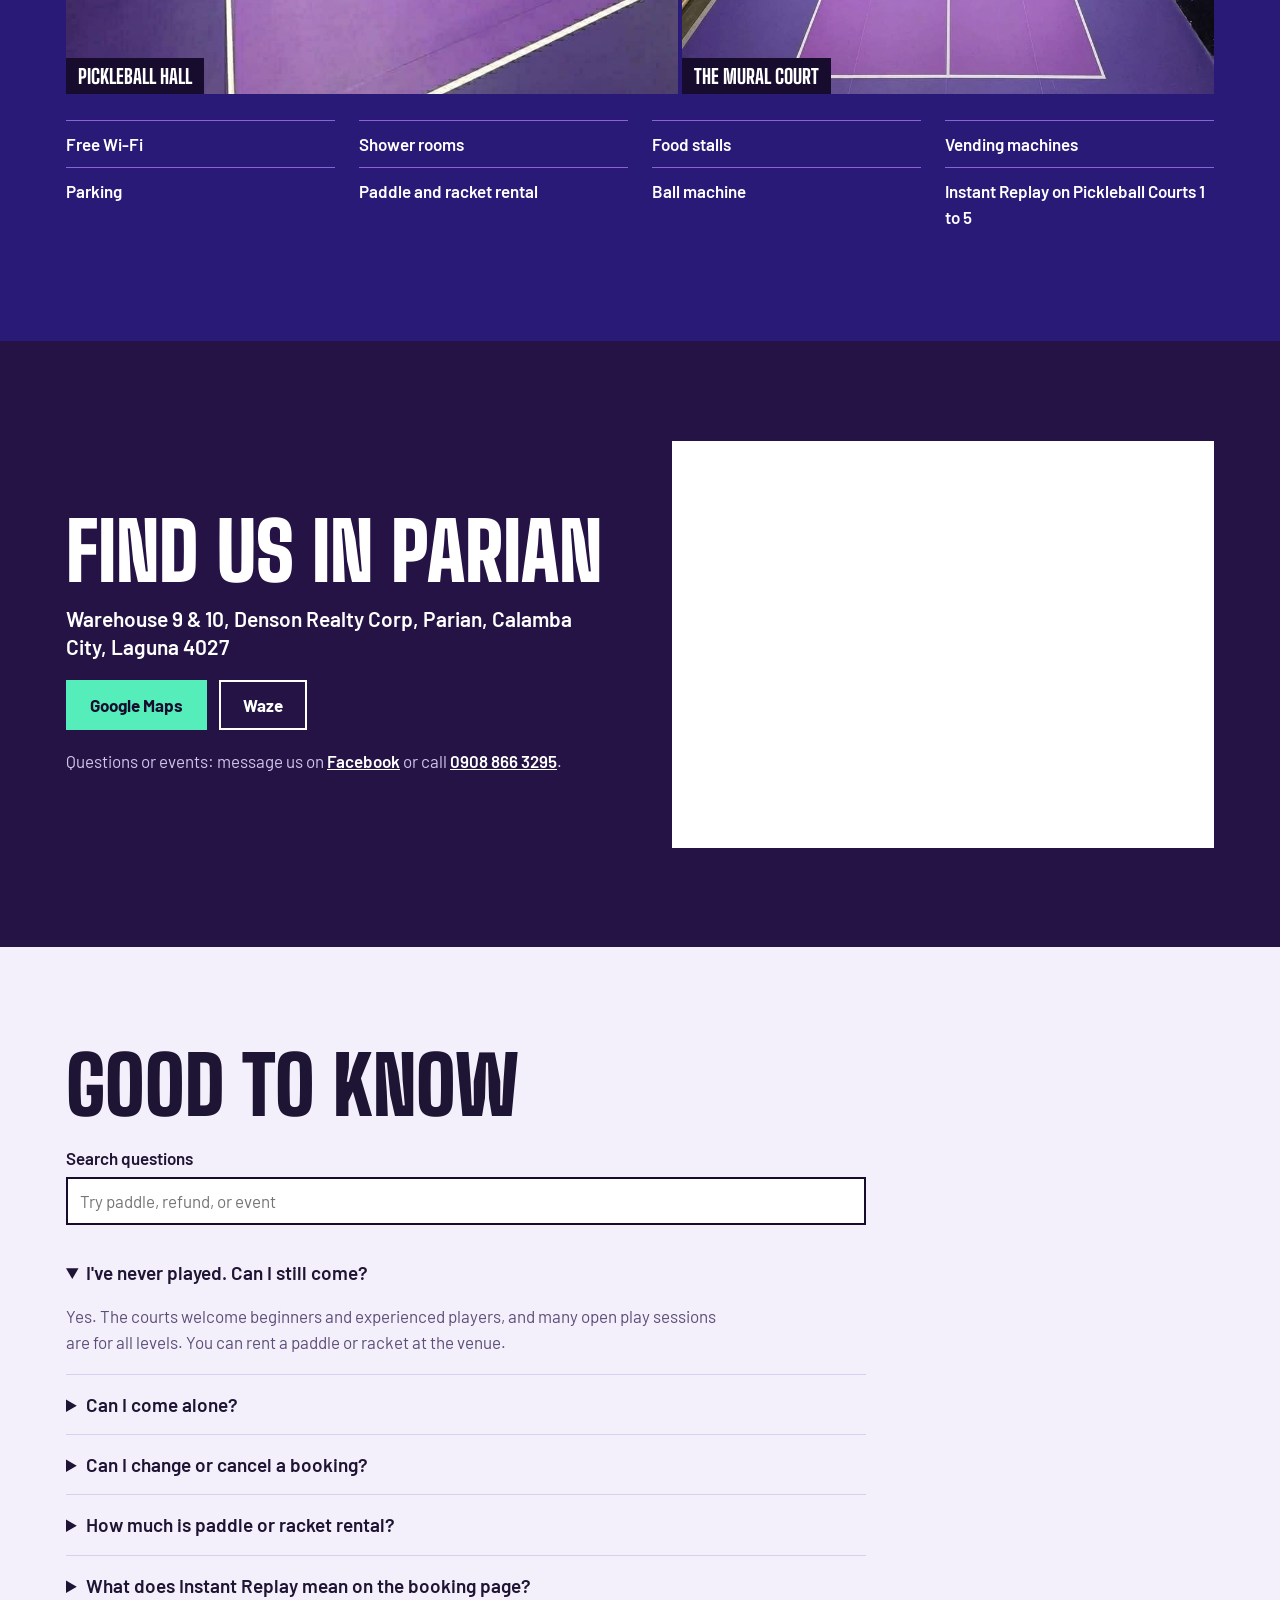
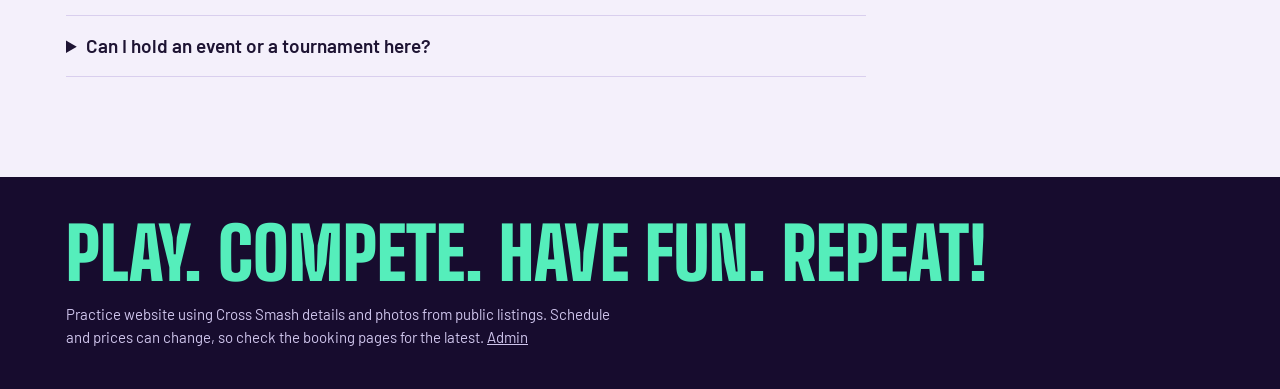
==== commit 2f133e94: "Add admin page and Supabase-managed content Co-Authored-By: Claude Opus 5.5 <noreply@anthropic.com>" ====
--- a/index.html
+++ b/index.html
@@ -39,6 +39,7 @@
     <nav aria-label="Main">
       <a href="#court-lab">Play</a>
       <a href="#open-play">Open play</a>
+      <a href="#events" id="navEvents" hidden>Events</a>
       <a href="#book">Book</a>
       <a href="#inside">Inside</a>
       <a href="#faq">FAQ</a>
@@ -48,16 +49,18 @@
   <span class="progress" id="progress"></span>
 </header>
 
+<aside class="notices" id="notices" aria-label="Announcements" hidden></aside>
+
 <main id="top">
   <section class="hero">
     <div class="panels" role="group" aria-label="Choose your sport">
       <button type="button" class="panel" id="panelPickle" data-sport="pickleball" aria-pressed="true">
         <img src="images/pickleball-hall.jpg" alt="Purple pickleball courts in a row inside the Cross Smash warehouse" width="896" height="1195" fetchpriority="high">
-        <span class="panel-label"><b>Pickleball</b><span>6 courts, ₱500/hr</span></span>
+        <span class="panel-label"><b>Pickleball</b><span>6 courts, <span data-rate="pickleball">₱500</span>/hr</span></span>
       </button>
       <button type="button" class="panel" id="panelBad" data-sport="badminton" aria-pressed="false">
         <img src="images/badminton-hall.jpg" alt="Badminton courts with yellow net posts on a purple floor under bright hall lights" width="1600" height="1080">
-        <span class="panel-label"><b>Badminton</b><span>7 courts, ₱250/hr</span></span>
+        <span class="panel-label"><b>Badminton</b><span>7 courts, <span data-rate="badminton">₱250</span>/hr</span></span>
       </button>
     </div>
     <div class="hero-copy">
@@ -75,7 +78,7 @@
   <section class="facts-band">
     <div class="wrap facts">
       <div><b>13</b><span>indoor courts</span></div>
-      <div><b>₱120</b><span>open play starts here</span></div>
+      <div><b id="fromPrice">₱120</b><span>open play starts here</span></div>
       <div><b>5,600+</b><span>players on Reclub</span></div>
       <div><b>4.6 / 5</b><span>from 14 Google reviews</span></div>
     </div>
@@ -153,6 +156,13 @@
     </div>
   </section>
 
+  <section class="band events-band" id="events" hidden>
+    <div class="wrap">
+      <h2>What's coming up</h2>
+      <div class="events" id="eventList"></div>
+    </div>
+  </section>
+
   <section class="band paper" id="book">
     <div class="wrap">
       <h2>Plan your game</h2>
@@ -196,6 +206,8 @@
         <button type="button" class="shot" id="photo2" data-index="2"><img src="images/court-mural.jpg" alt="Single pickleball court beside a colorful mural wall" width="896" height="1195" loading="lazy"><span>The mural court</span></button>
       </div>
 
+      <div class="gallery more" id="moreShots" hidden></div>
+
       <ul class="amen">
         <li>Free Wi-Fi</li>
         <li>Shower rooms</li>
@@ -213,12 +225,13 @@
     <div class="wrap venue-grid">
       <div>
         <h2>Find us in Parian</h2>
-        <address class="addr">Warehouse 9 &amp; 10, Denson Realty Corp, Parian, Calamba City, Laguna 4027</address>
+        <address class="addr" id="address">Warehouse 9 &amp; 10, Denson Realty Corp, Parian, Calamba City, Laguna 4027</address>
+        <p class="hours" id="hoursNote" hidden></p>
         <div class="btn-row">
           <a class="btn" href="https://www.google.com/maps/search/?api=1&amp;query=6553%2BJP%20Calamba%20Laguna" target="_blank" rel="noopener">Google Maps</a>
           <a class="btn ghost" href="https://waze.com/ul?ll=14.2090239,121.1543164&amp;navigate=yes" target="_blank" rel="noopener">Waze</a>
         </div>
-        <p class="contact">Questions or events: message us on <a href="https://www.facebook.com/share/14ZNdzcMT8A/?mibextid=wwXIfr" target="_blank" rel="noopener">Facebook</a> or call <a href="tel:+639088663295">0908 866 3295</a>.</p>
+        <p class="contact">Questions or events: message us on <a id="fbLink" href="https://www.facebook.com/share/14ZNdzcMT8A/?mibextid=wwXIfr" target="_blank" rel="noopener">Facebook</a> or call <a id="phoneLink" href="tel:+639088663295">0908 866 3295</a>.</p>
       </div>
       <iframe class="map" title="Map to Cross Smash in Parian, Calamba" loading="lazy" referrerpolicy="no-referrer-when-downgrade" src="https://www.google.com/maps?q=14.2090239,121.1543164&amp;z=16&amp;output=embed"></iframe>
     </div>
@@ -244,7 +257,7 @@
         </details>
         <details>
           <summary>How much is paddle or racket rental?</summary>
-          <p>A pickleball paddle is ₱100 and a badminton racket is ₱50. The ball machine is ₱500 an hour.</p>
+          <p>A pickleball paddle is <span data-rate="paddle">₱100</span> and a badminton racket is <span data-rate="racket">₱50</span>. The ball machine is <span data-rate="machine">₱500</span> an hour.</p>
         </details>
         <details>
           <summary>What does Instant Replay mean on the booking page?</summary>
@@ -263,7 +276,7 @@
 <footer class="foot">
   <div class="wrap">
     <p class="tagline">Play. Compete. Have fun. Repeat!</p>
-    <p class="foot-note">Practice website using Cross Smash details and photos from public listings. Schedule and prices can change, so check the booking pages for the latest.</p>
+    <p class="foot-note">Practice website using Cross Smash details and photos from public listings. Schedule and prices can change, so check the booking pages for the latest. <a href="admin/">Admin</a></p>
   </div>
 </footer>
 
@@ -280,6 +293,7 @@
   <p id="viewCap"></p>
 </dialog>
 
+<script src="config.js"></script>
 <script src="script.js"></script>
 </body>
 </html>
--- a/styles.css
+++ b/styles.css
@@ -402,6 +402,24 @@
 .tagline { font: 900 clamp(36px, 7vw, 72px)/1 var(--display); text-transform: uppercase; color: var(--accent); transition: color .3s ease; }
 .foot-note { max-width: 70ch; margin-top: 14px; color: var(--on-dark-soft); font-size: 15px; }
 
+/* Admin-managed content */
+.notices { background: var(--accent); color: var(--deep); }
+.notices .wrap { display: flex; flex-wrap: wrap; gap: 2px 12px; padding-block: 10px; }
+.notices .wrap + .wrap { border-top: 1px solid var(--deep); }
+.notices strong { font-weight: 700; }
+.events-band { background: var(--deep-2); }
+.events { display: grid; grid-template-columns: repeat(auto-fit, minmax(280px, 1fr)); gap: 12px; margin-top: 26px; }
+.event { display: grid; align-content: start; min-width: 0; background: var(--deep); }
+.event img { width: 100%; aspect-ratio: 16 / 10; object-fit: cover; }
+.event-body { display: grid; gap: 6px; justify-items: start; padding: 18px; }
+.event time { color: var(--accent); font-weight: 700; }
+.event h3 { font: 800 30px/1.05 var(--display); text-transform: uppercase; overflow-wrap: anywhere; }
+.event p { color: var(--on-dark-soft); white-space: pre-line; overflow-wrap: anywhere; }
+.event .btn { margin-top: 8px; }
+.gallery.more { grid-template-columns: repeat(auto-fill, minmax(220px, 1fr)); grid-template-rows: none; grid-auto-rows: 200px; }
+.hours { margin-bottom: 18px; color: var(--on-dark-soft); font-weight: 600; }
+.foot-note a { color: inherit; }
+
 .dock { display: none; }
 
 @supports (animation-timeline: view()) {
@@ -444,7 +462,8 @@
   .switch button { flex: 1; }
   .lab-controls { width: 100%; }
   .icon-btn { width: 100%; }
-  .gallery { grid-template-columns: minmax(0, 1fr); grid-template-rows: none; }
+  .gallery:not(.more) { grid-template-columns: minmax(0, 1fr); grid-template-rows: none; }
+  .gallery.more { grid-template-columns: repeat(2, minmax(0, 1fr)); grid-auto-rows: 150px; }
   .gallery .shot { aspect-ratio: 4 / 3; max-width: 100%; }
   .shot.big { grid-row: auto; }
   .live { grid-template-columns: auto minmax(0, 1fr); }
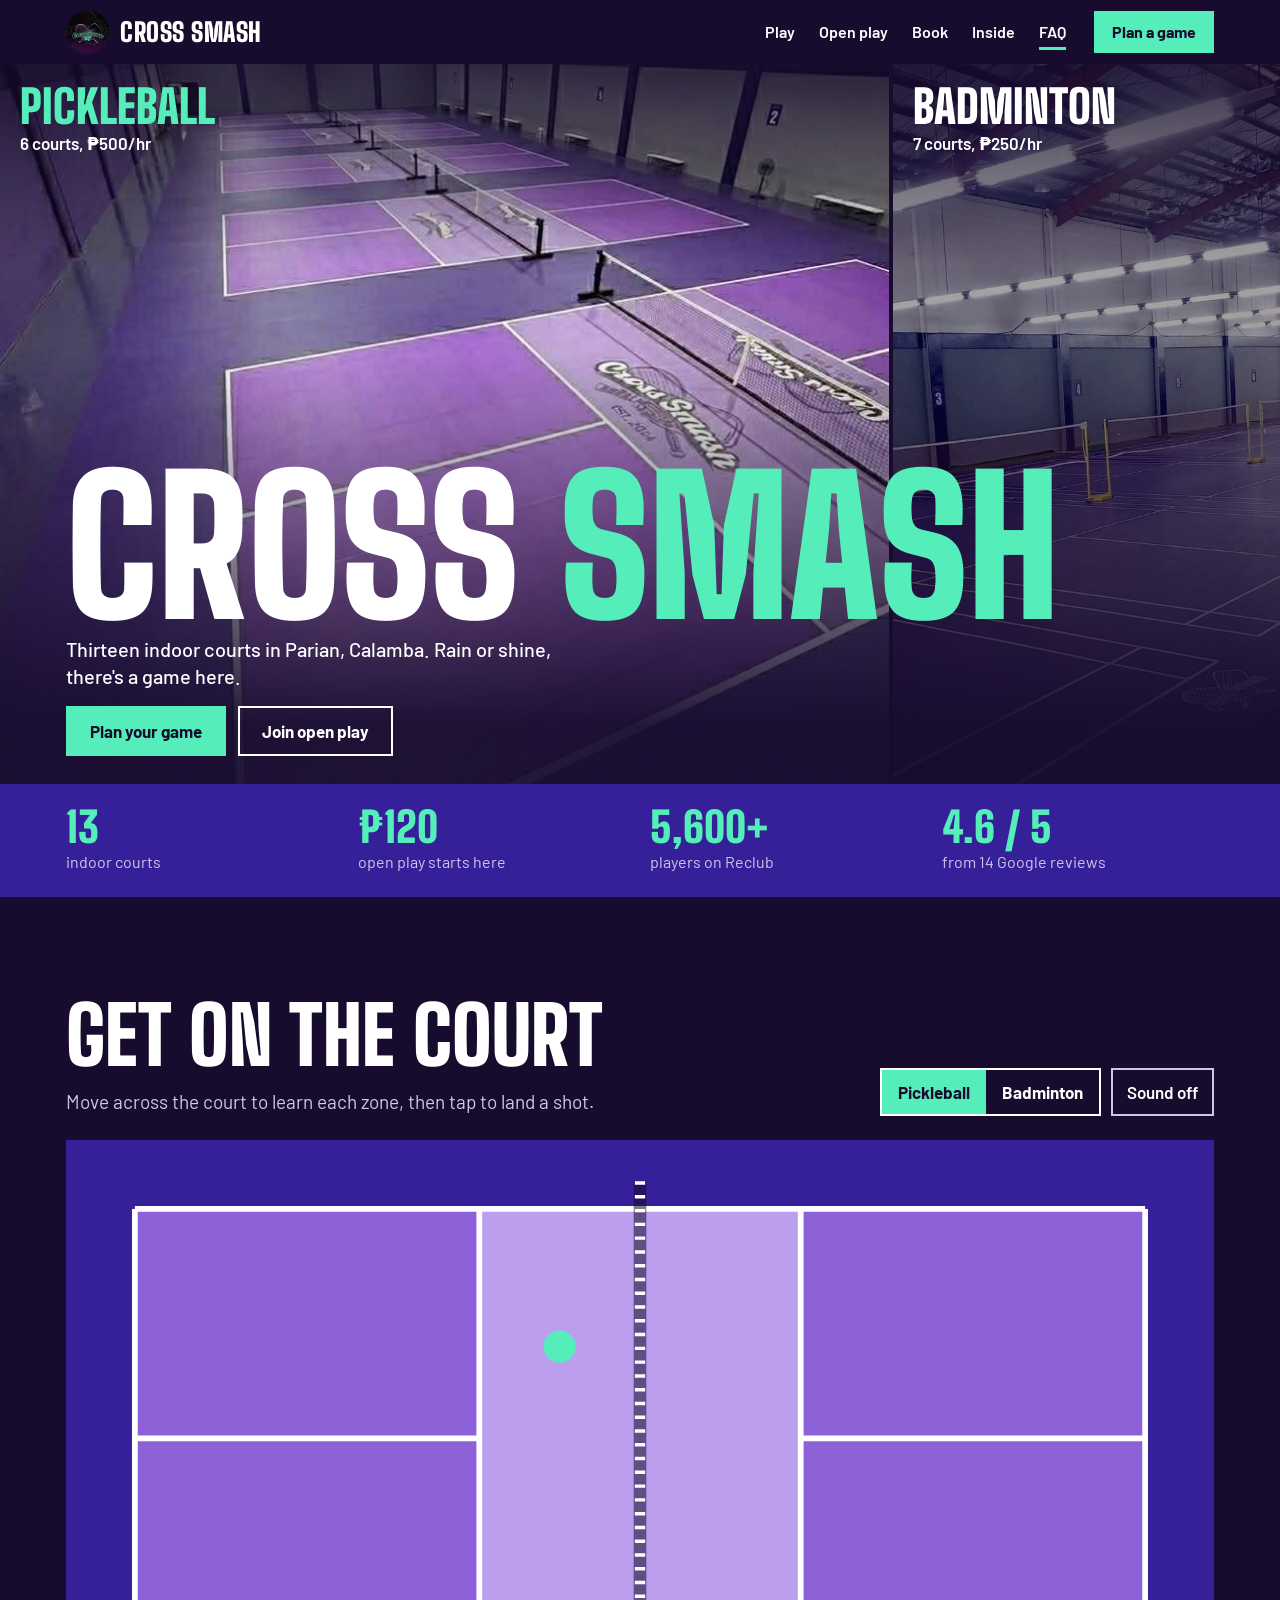
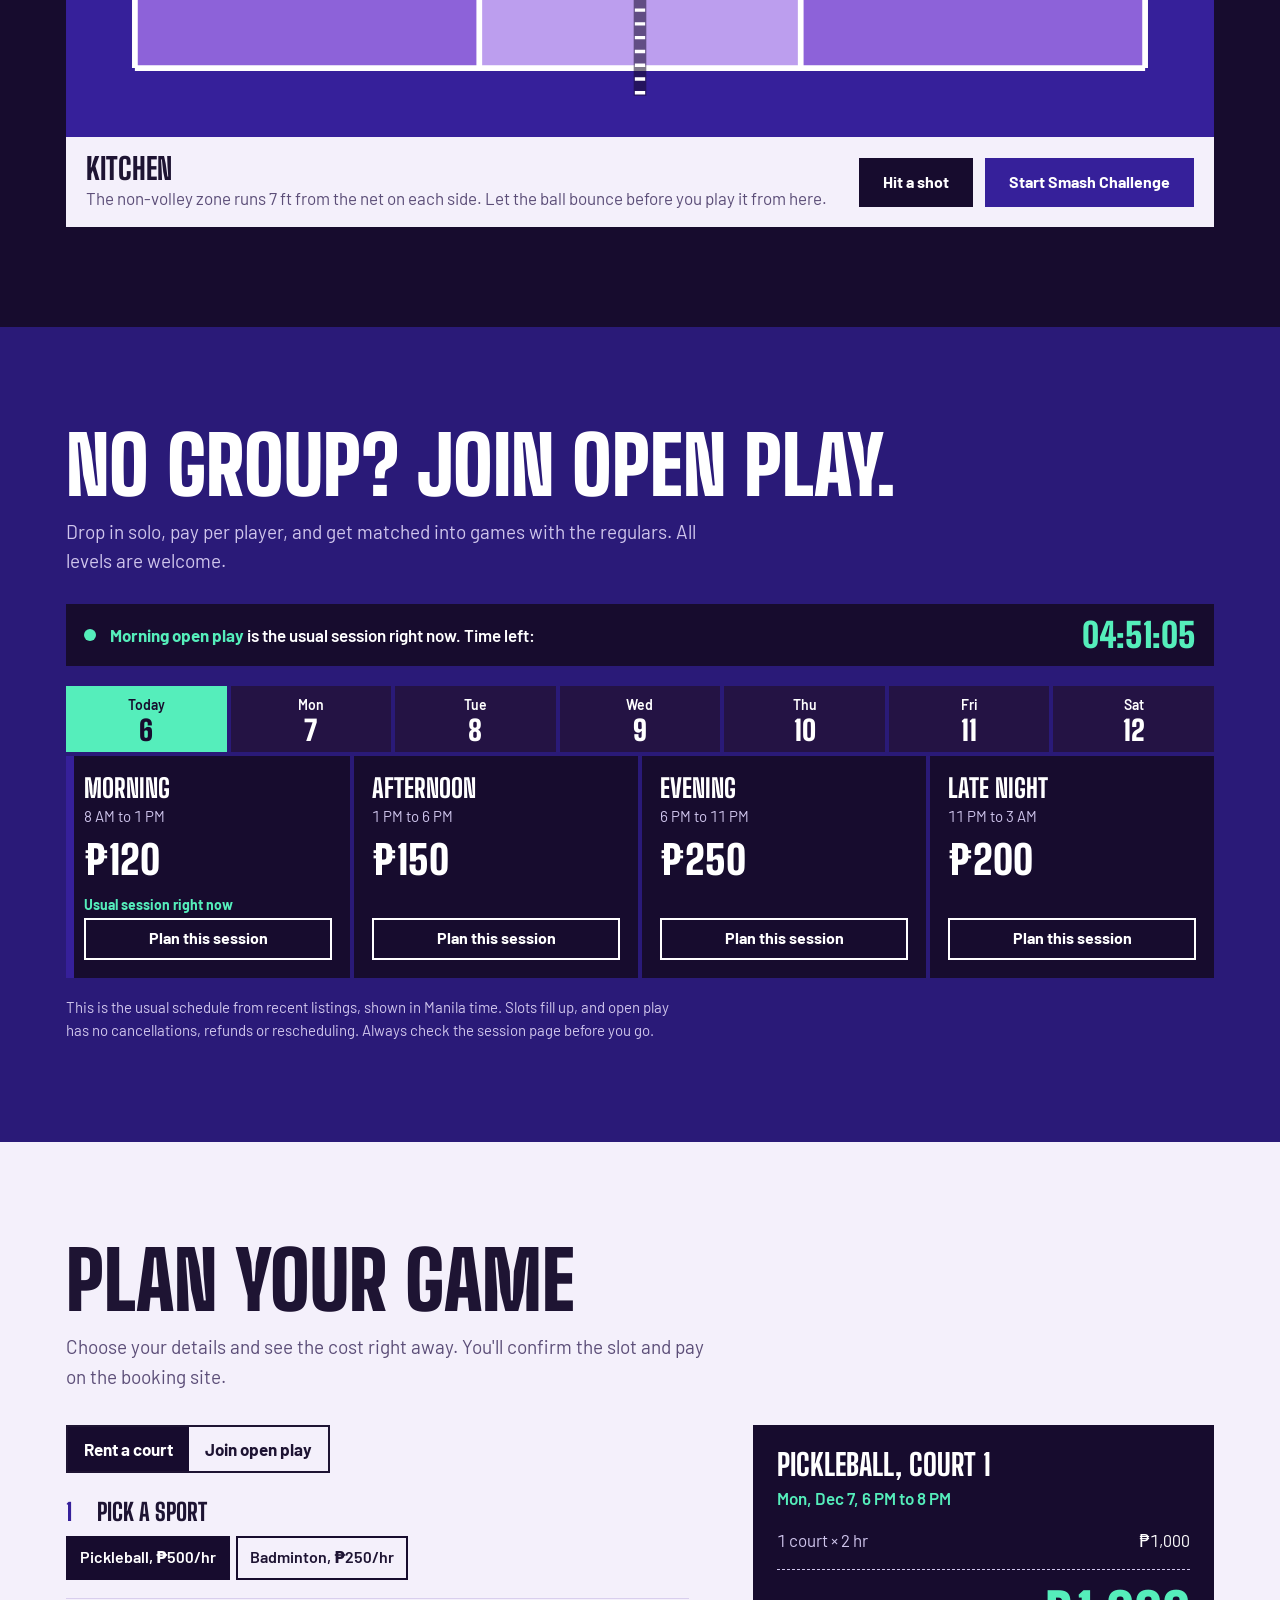
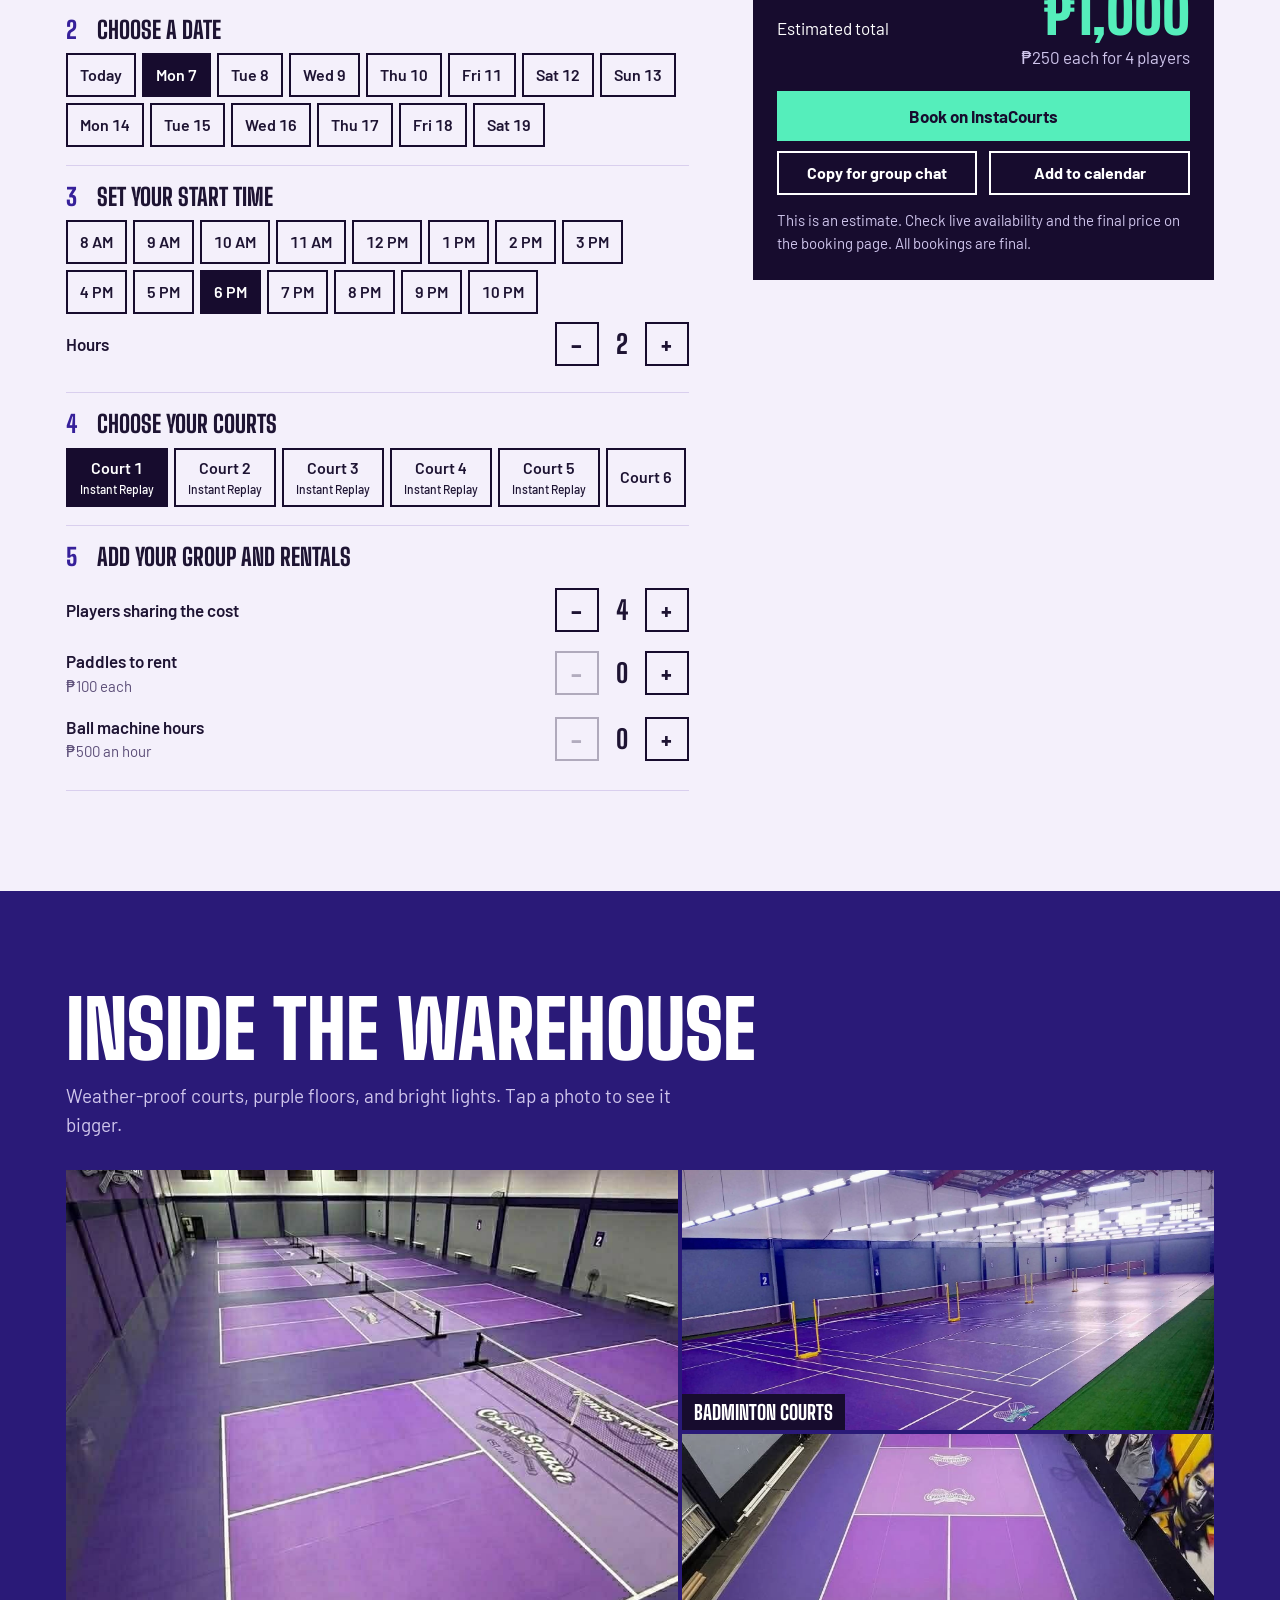
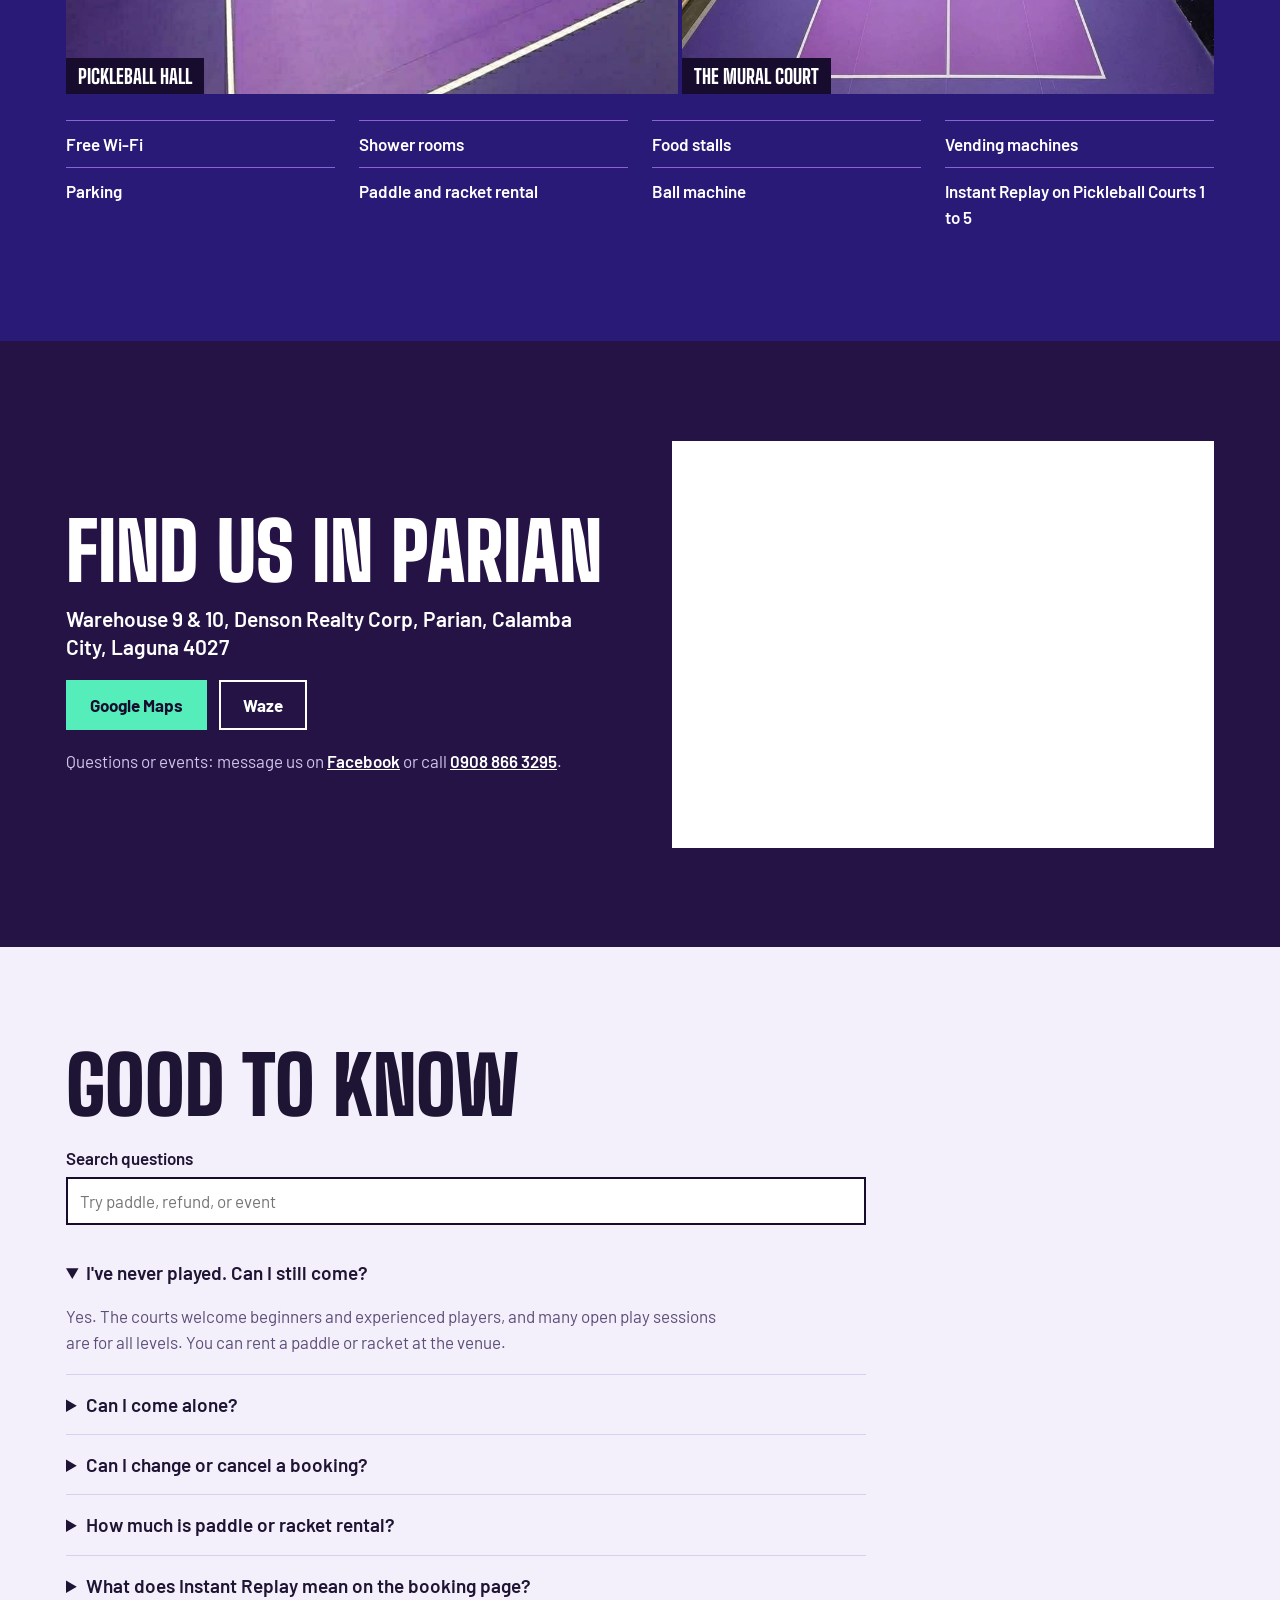
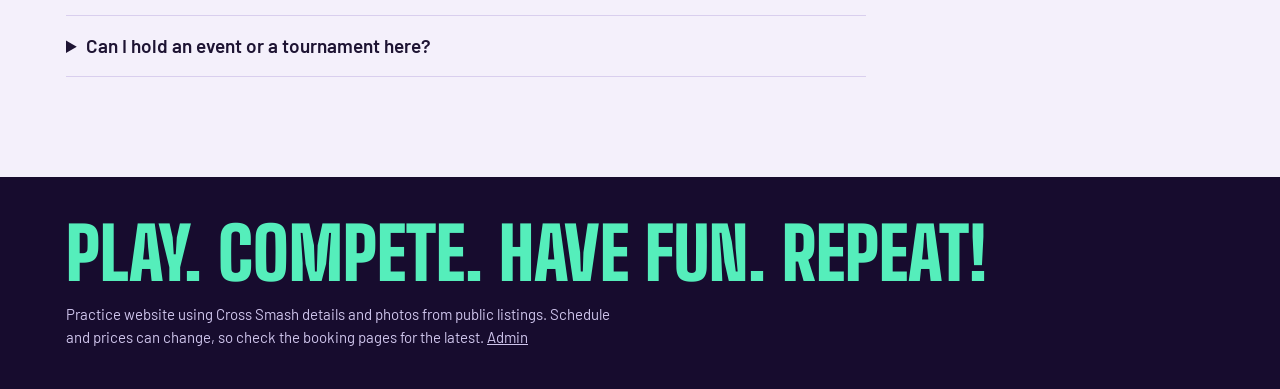
==== commit 3e976a4c: "Show admin updates sooner on the website Co-Authored-By: Claude Opus 5.5 <noreply@anthropic.com>" ====
--- a/index.html
+++ b/index.html
@@ -11,7 +11,7 @@
 <link rel="preconnect" href="https://fonts.googleapis.com">
 <link rel="preconnect" href="https://fonts.gstatic.com" crossorigin>
 <link rel="stylesheet" href="https://fonts.googleapis.com/css2?family=Barlow:wght@400;500;600;700&family=Big+Shoulders+Display:wght@700;800;900&display=swap">
-<link rel="stylesheet" href="styles.css">
+<link rel="stylesheet" href="styles.css?v=3">
 <script type="application/ld+json">
 {
   "@context": "https://schema.org",
@@ -206,6 +206,7 @@
         <button type="button" class="shot" id="photo2" data-index="2"><img src="images/court-mural.jpg" alt="Single pickleball court beside a colorful mural wall" width="896" height="1195" loading="lazy"><span>The mural court</span></button>
       </div>
 
+      <h3 class="more-title" id="moreTitle" hidden>Latest photos</h3>
       <div class="gallery more" id="moreShots" hidden></div>
 
       <ul class="amen">
@@ -293,7 +294,7 @@
   <p id="viewCap"></p>
 </dialog>
 
-<script src="config.js"></script>
-<script src="script.js"></script>
+<script src="config.js?v=3"></script>
+<script src="script.js?v=3"></script>
 </body>
 </html>
--- a/styles.css
+++ b/styles.css
@@ -416,7 +416,8 @@
 .event h3 { font: 800 30px/1.05 var(--display); text-transform: uppercase; overflow-wrap: anywhere; }
 .event p { color: var(--on-dark-soft); white-space: pre-line; overflow-wrap: anywhere; }
 .event .btn { margin-top: 8px; }
-.gallery.more { grid-template-columns: repeat(auto-fill, minmax(220px, 1fr)); grid-template-rows: none; grid-auto-rows: 200px; }
+.more-title { margin-top: 34px; font: 800 30px/1.1 var(--display); text-transform: uppercase; }
+.gallery.more { grid-template-columns: repeat(auto-fill, minmax(220px, 1fr)); grid-template-rows: none; grid-auto-rows: 200px; margin-top: 12px; }
 .hours { margin-bottom: 18px; color: var(--on-dark-soft); font-weight: 600; }
 .foot-note a { color: inherit; }
 
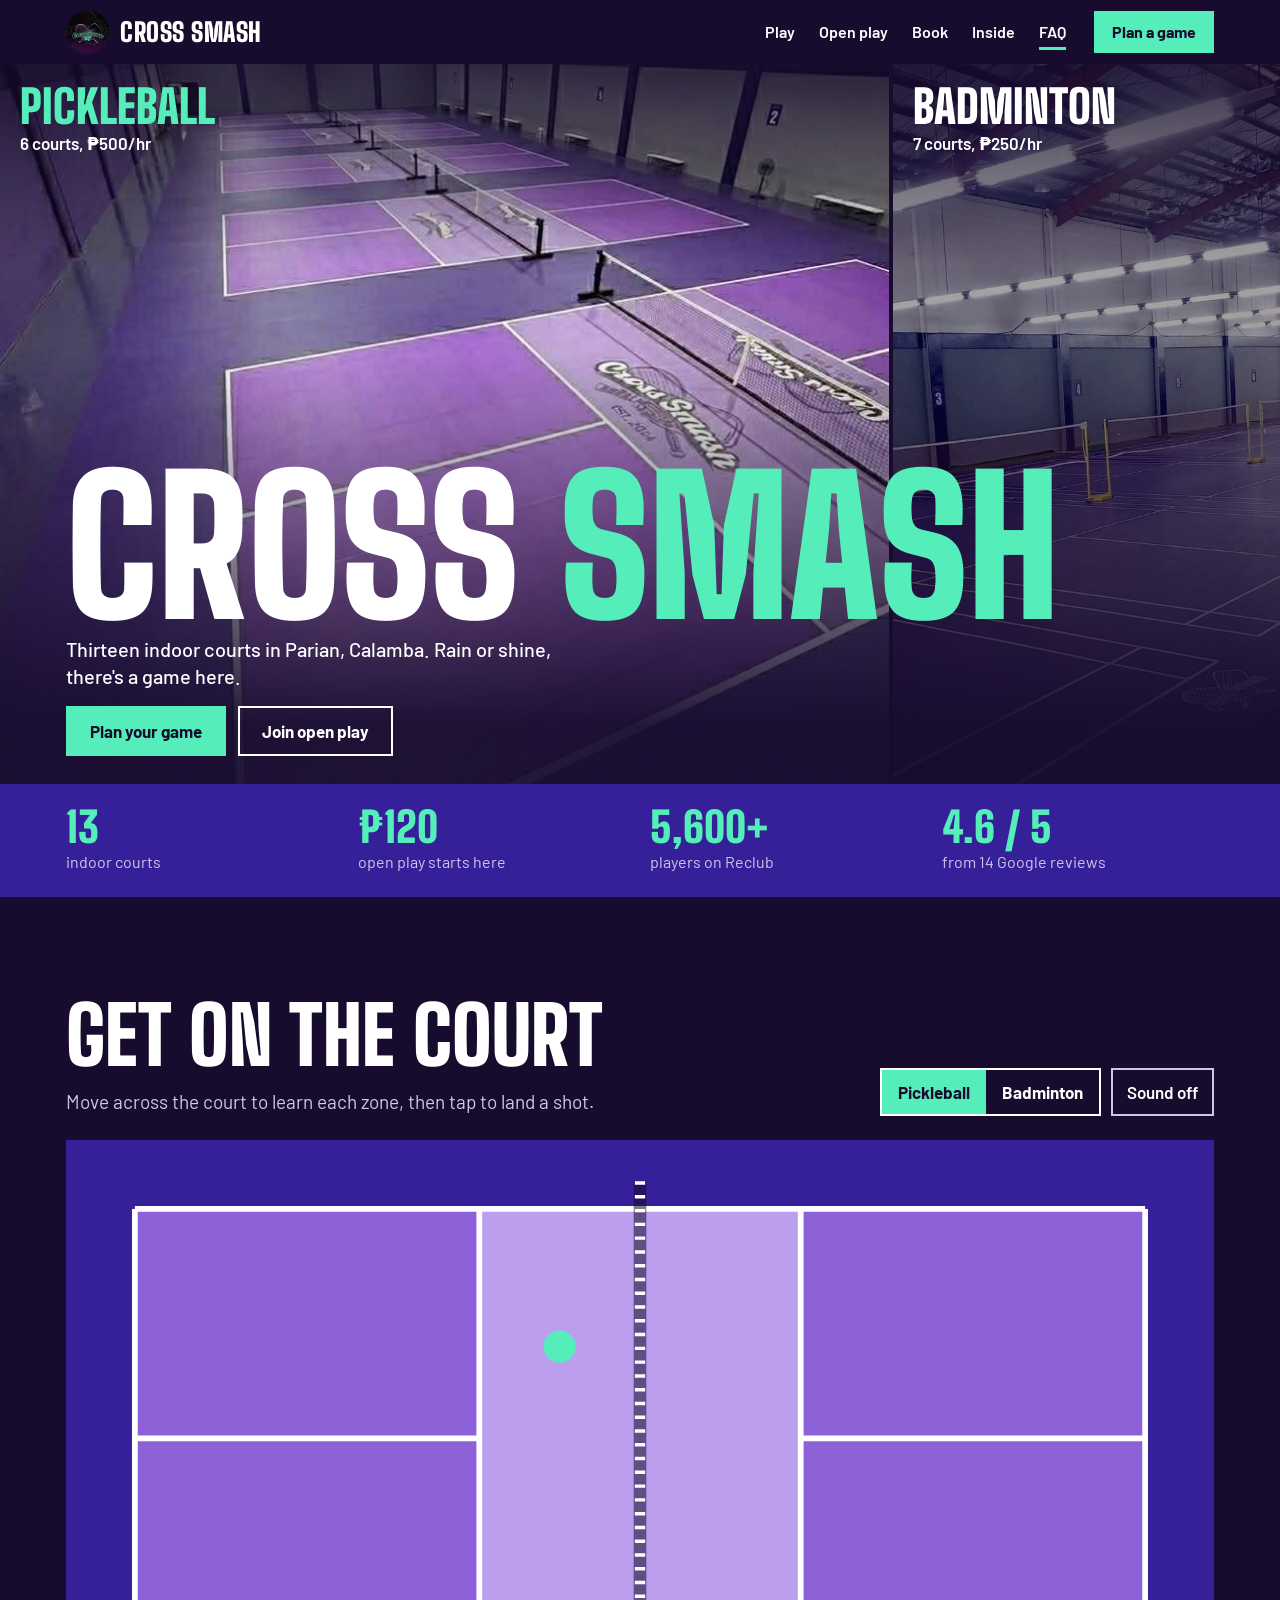
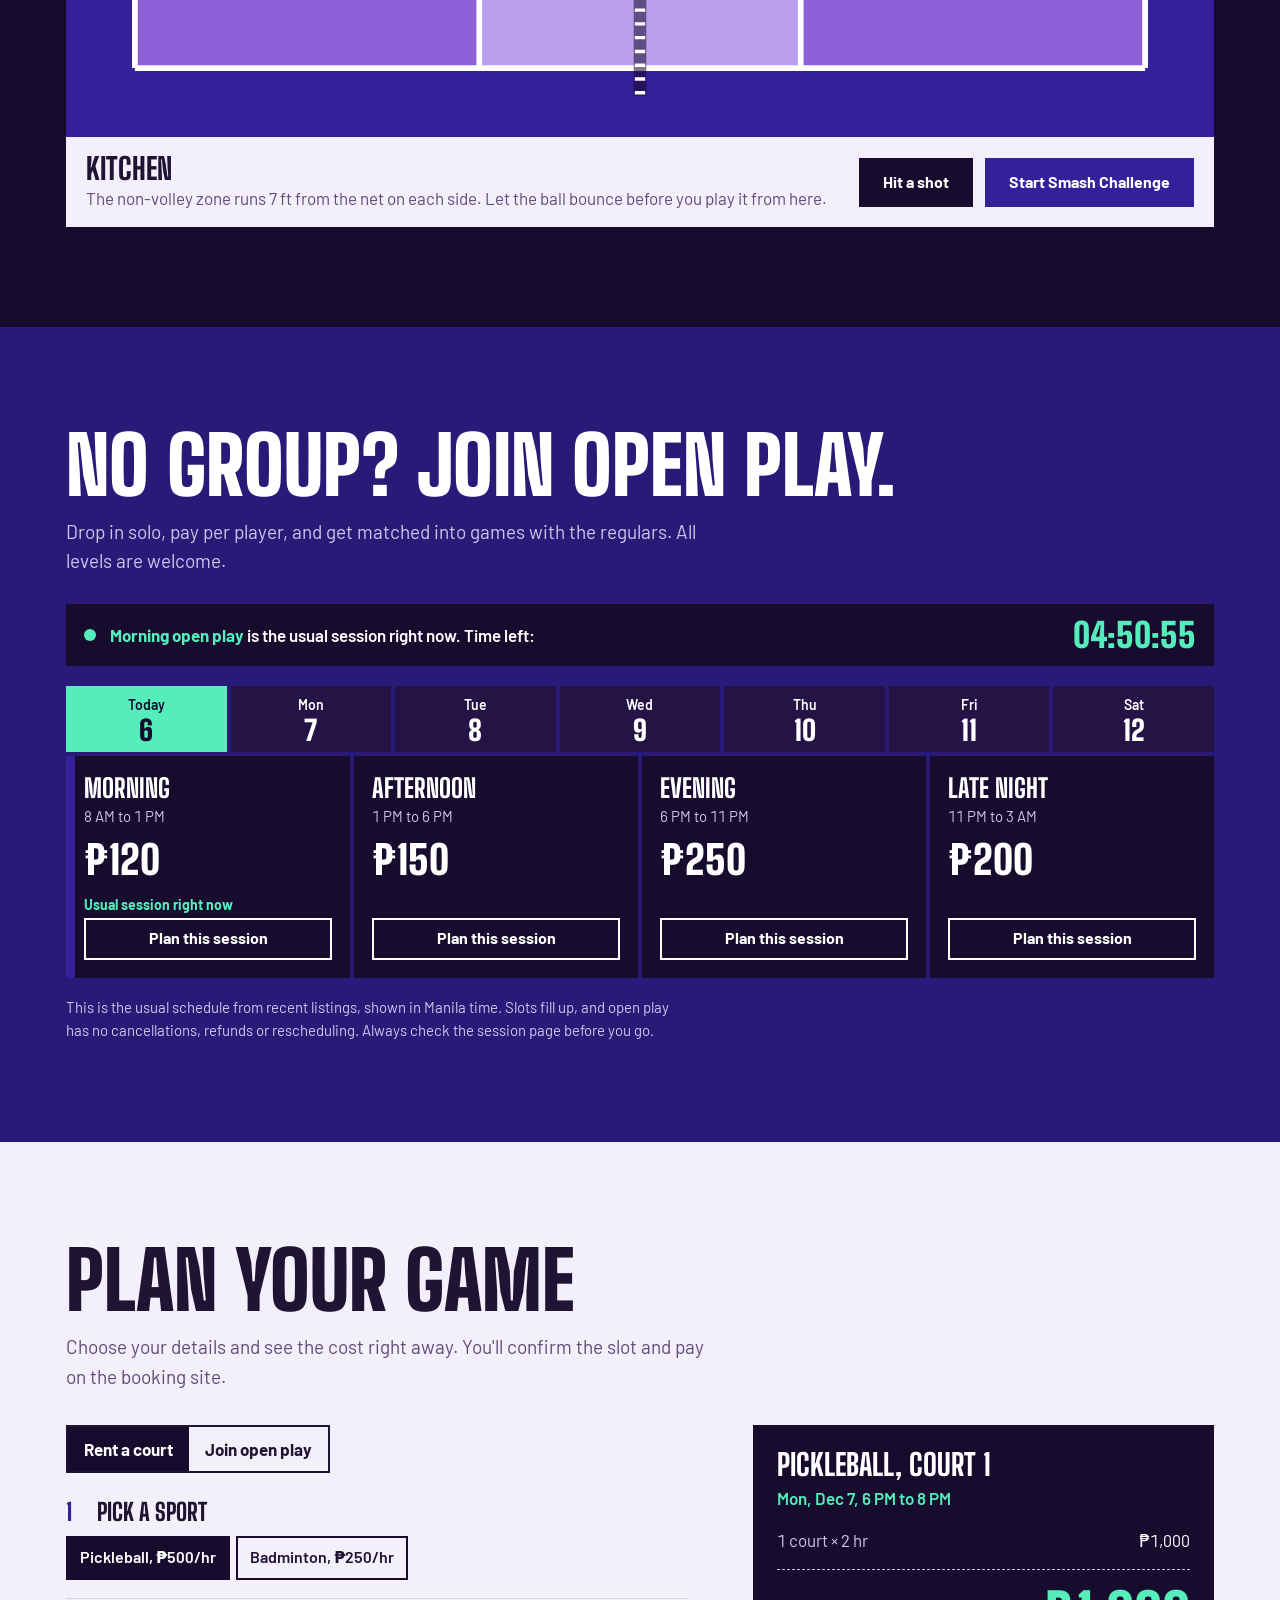
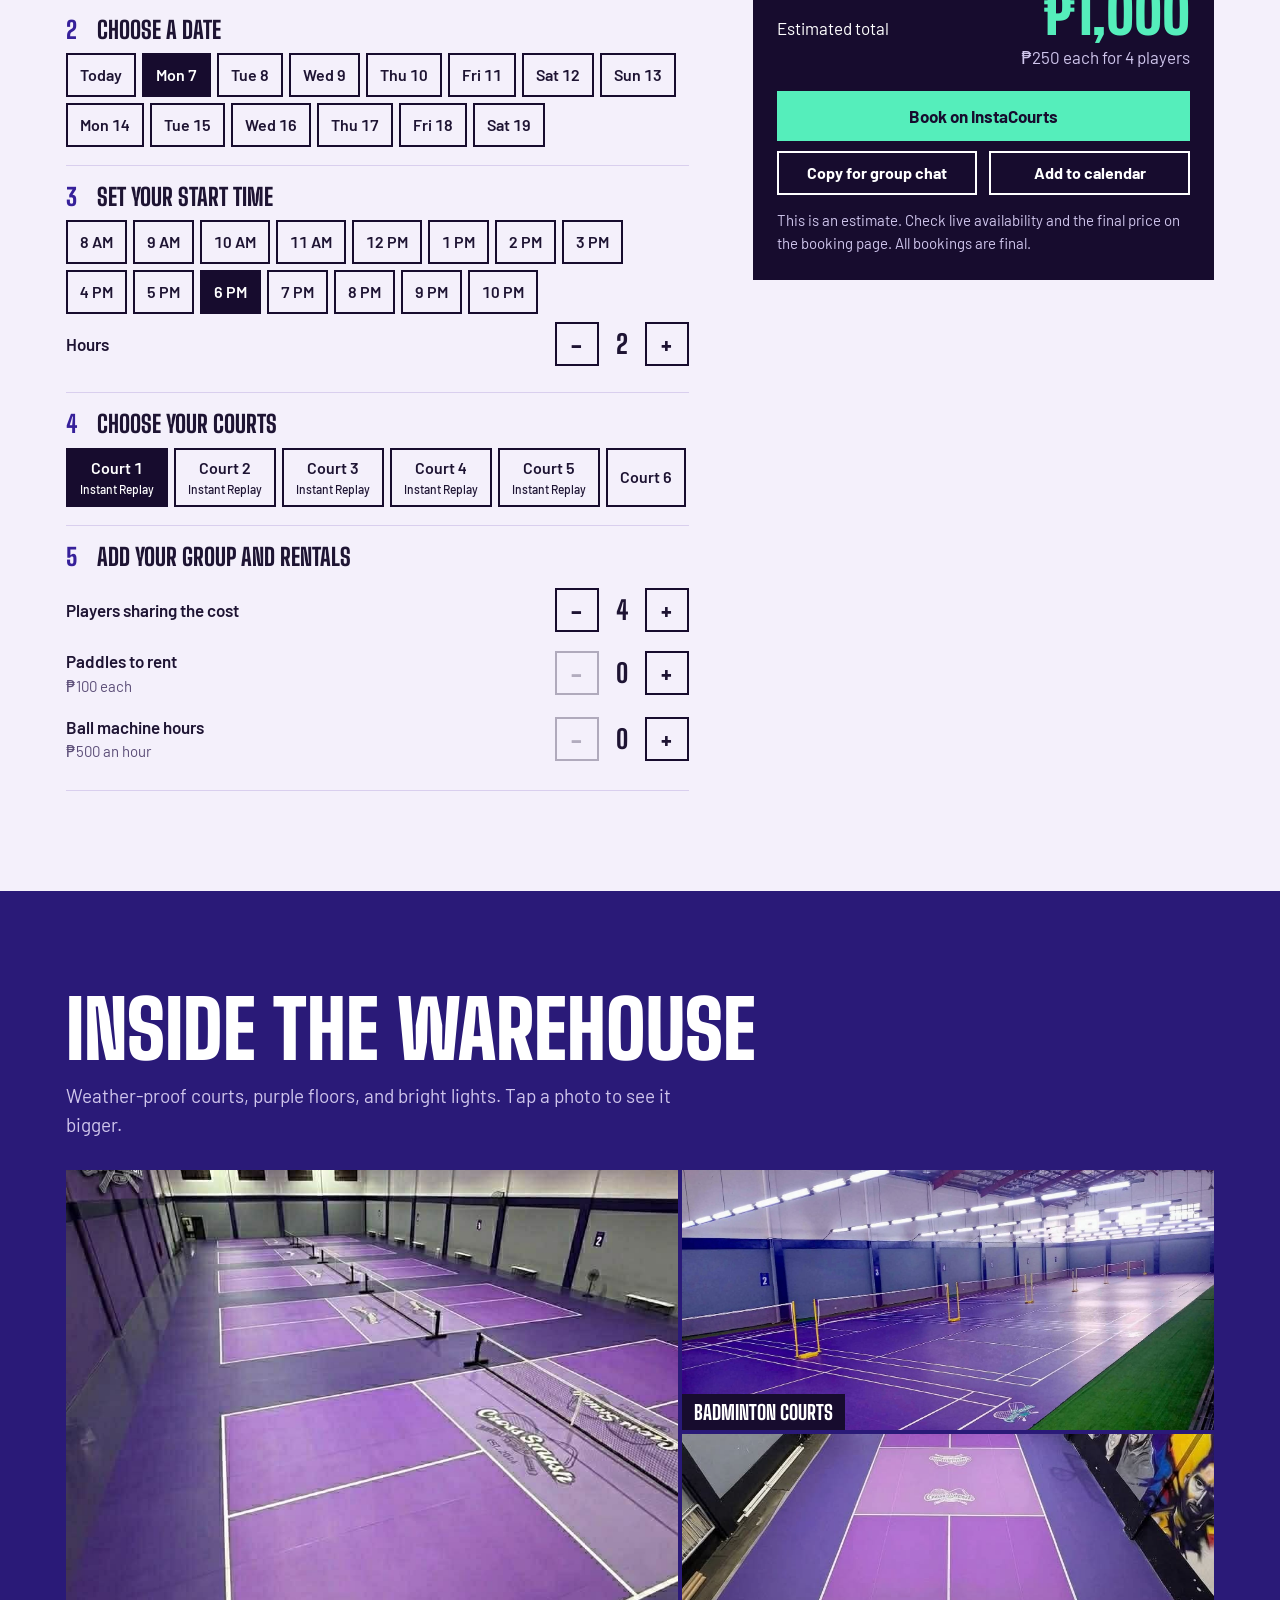
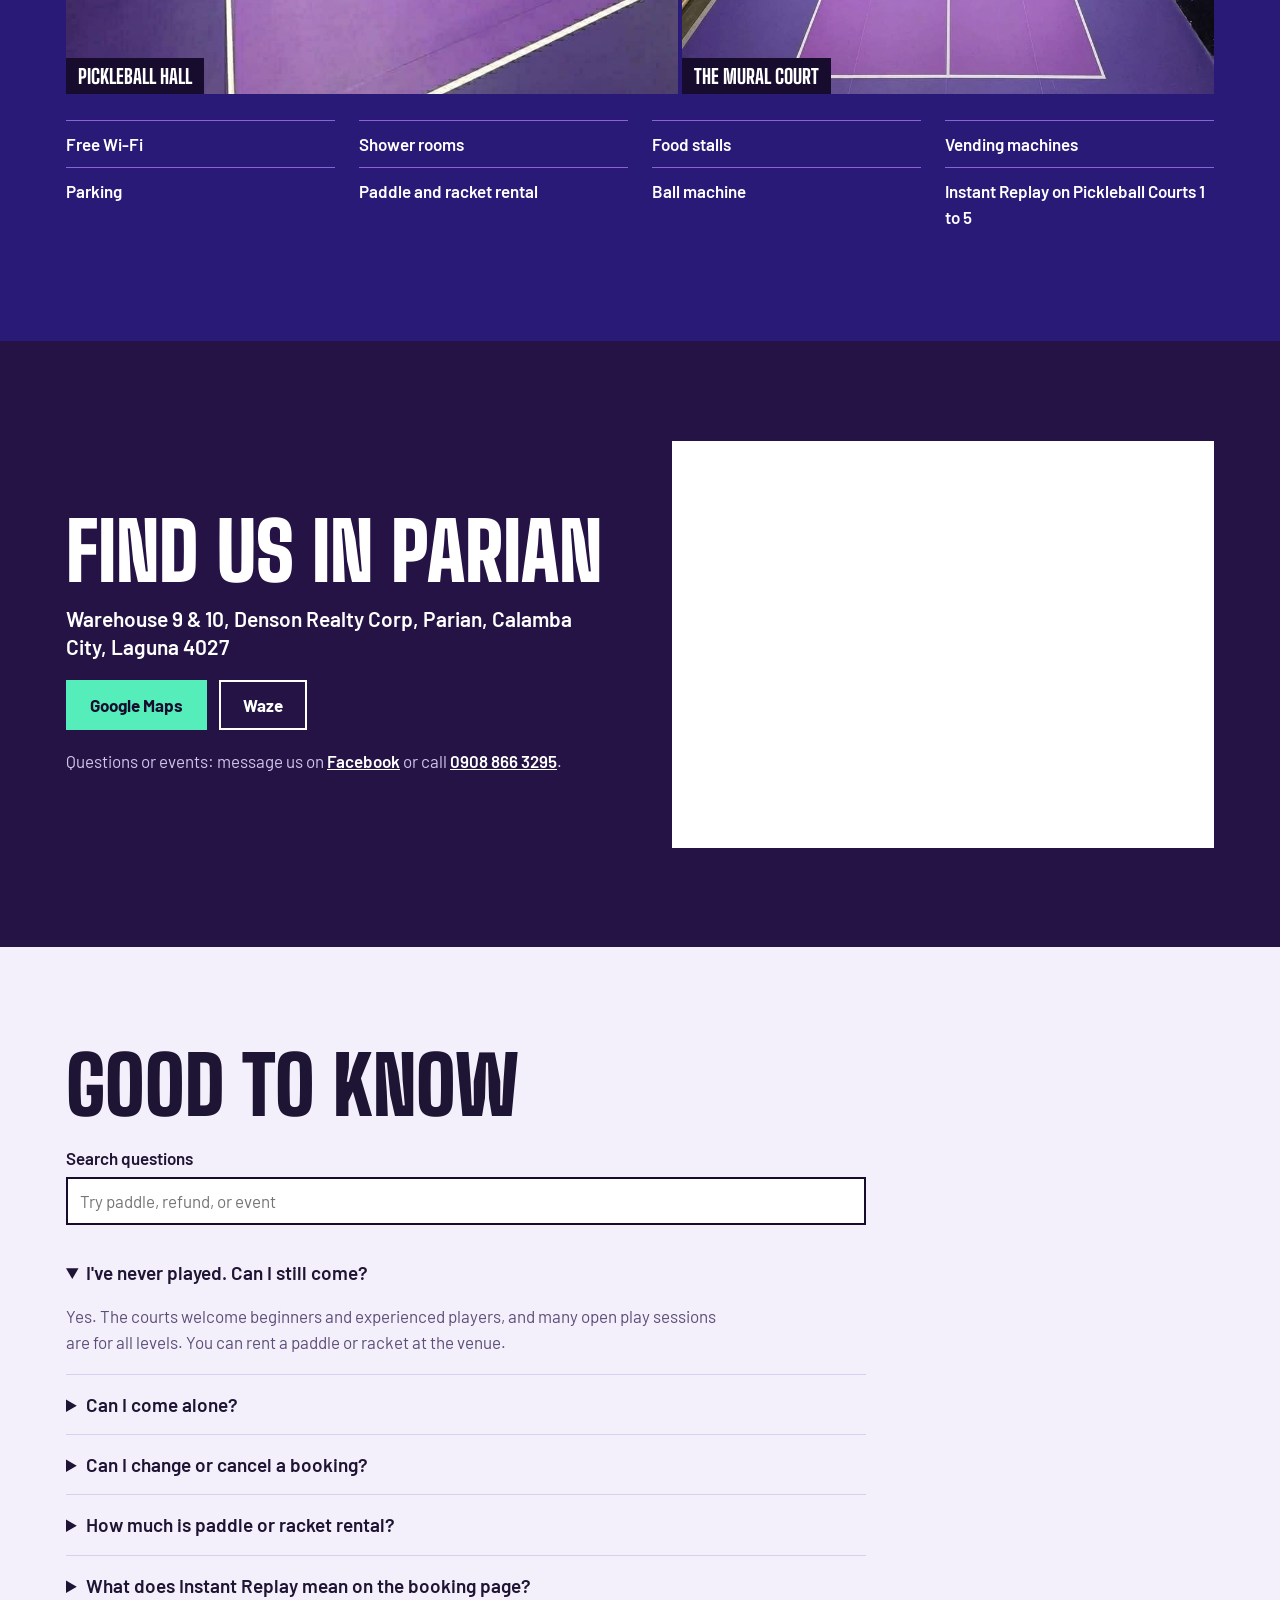
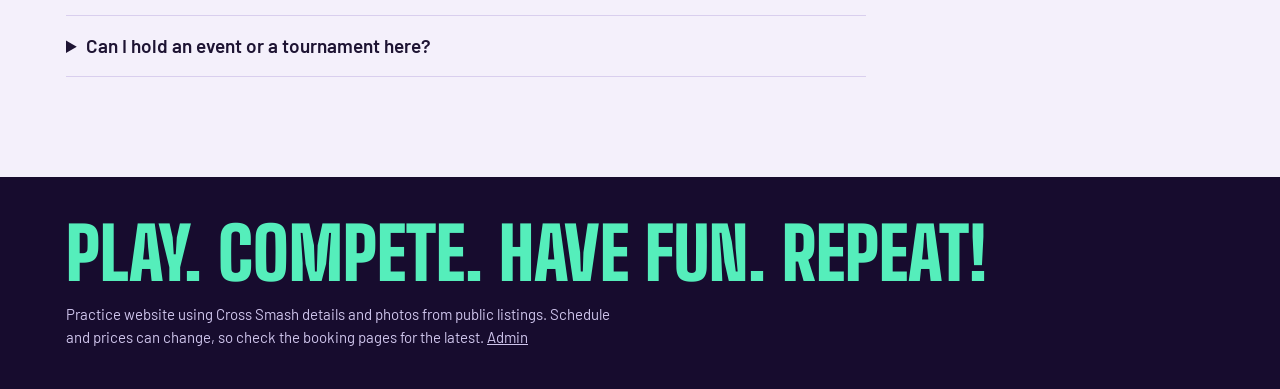
==== commit e6ca9bf2: "Group photos into albums Co-Authored-By: Claude Opus 5.5 <noreply@anthropic.com>" ====
--- a/index.html
+++ b/index.html
@@ -11,7 +11,7 @@
 <link rel="preconnect" href="https://fonts.googleapis.com">
 <link rel="preconnect" href="https://fonts.gstatic.com" crossorigin>
 <link rel="stylesheet" href="https://fonts.googleapis.com/css2?family=Barlow:wght@400;500;600;700&family=Big+Shoulders+Display:wght@700;800;900&display=swap">
-<link rel="stylesheet" href="styles.css?v=3">
+<link rel="stylesheet" href="styles.css?v=4">
 <script type="application/ld+json">
 {
   "@context": "https://schema.org",
@@ -206,8 +206,11 @@
         <button type="button" class="shot" id="photo2" data-index="2"><img src="images/court-mural.jpg" alt="Single pickleball court beside a colorful mural wall" width="896" height="1195" loading="lazy"><span>The mural court</span></button>
       </div>
 
-      <h3 class="more-title" id="moreTitle" hidden>Latest photos</h3>
-      <div class="gallery more" id="moreShots" hidden></div>
+      <div class="albums" id="albums" hidden>
+        <h3 class="more-title">Photo albums</h3>
+        <div class="chips-row" id="albumChips" role="group" aria-label="Filter photos by album" hidden></div>
+        <div id="albumSections"></div>
+      </div>
 
       <ul class="amen">
         <li>Free Wi-Fi</li>
@@ -294,7 +297,7 @@
   <p id="viewCap"></p>
 </dialog>
 
-<script src="config.js?v=3"></script>
-<script src="script.js?v=3"></script>
+<script src="config.js?v=4"></script>
+<script src="script.js?v=4"></script>
 </body>
 </html>
--- a/styles.css
+++ b/styles.css
@@ -416,7 +416,14 @@
 .event h3 { font: 800 30px/1.05 var(--display); text-transform: uppercase; overflow-wrap: anywhere; }
 .event p { color: var(--on-dark-soft); white-space: pre-line; overflow-wrap: anywhere; }
 .event .btn { margin-top: 8px; }
-.more-title { margin-top: 34px; font: 800 30px/1.1 var(--display); text-transform: uppercase; }
+.more-title { margin-top: 34px; font: 800 34px/1.1 var(--display); text-transform: uppercase; }
+.chips-row { display: flex; flex-wrap: wrap; gap: 6px; margin-top: 12px; }
+.chips-row button { min-height: 42px; padding: 6px 14px; border: 2px solid var(--on-dark-soft); background: transparent; font-weight: 600; }
+.chips-row button:hover { border-color: var(--accent); }
+.chips-row button[aria-pressed="true"] { border-color: var(--accent); background: var(--accent); color: var(--deep); }
+.album { margin-top: 22px; }
+.album h4 { margin: 0; font: 800 24px/1.1 var(--display); text-transform: uppercase; overflow-wrap: anywhere; }
+.album h4 span { margin-left: 8px; color: var(--on-dark-soft); font: 500 15px var(--body); text-transform: none; }
 .gallery.more { grid-template-columns: repeat(auto-fill, minmax(220px, 1fr)); grid-template-rows: none; grid-auto-rows: 200px; margin-top: 12px; }
 .hours { margin-bottom: 18px; color: var(--on-dark-soft); font-weight: 600; }
 .foot-note a { color: inherit; }
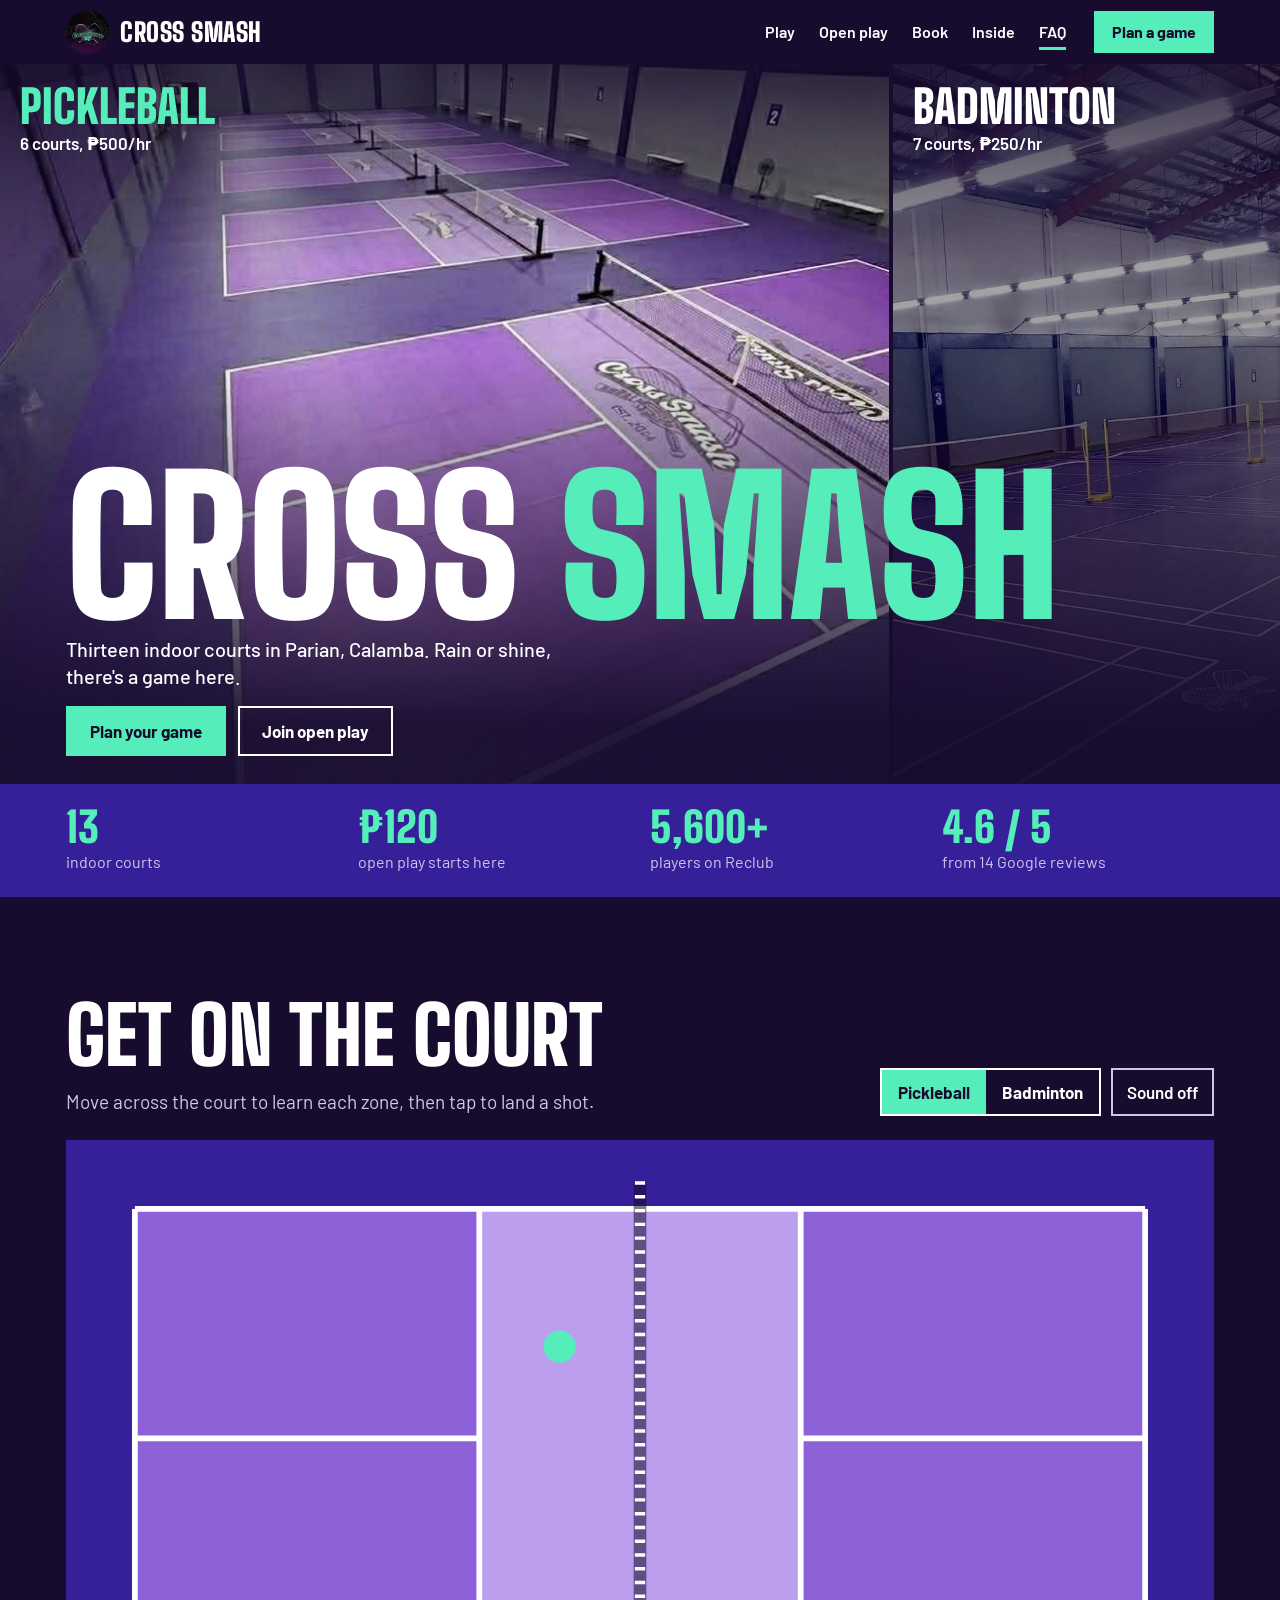
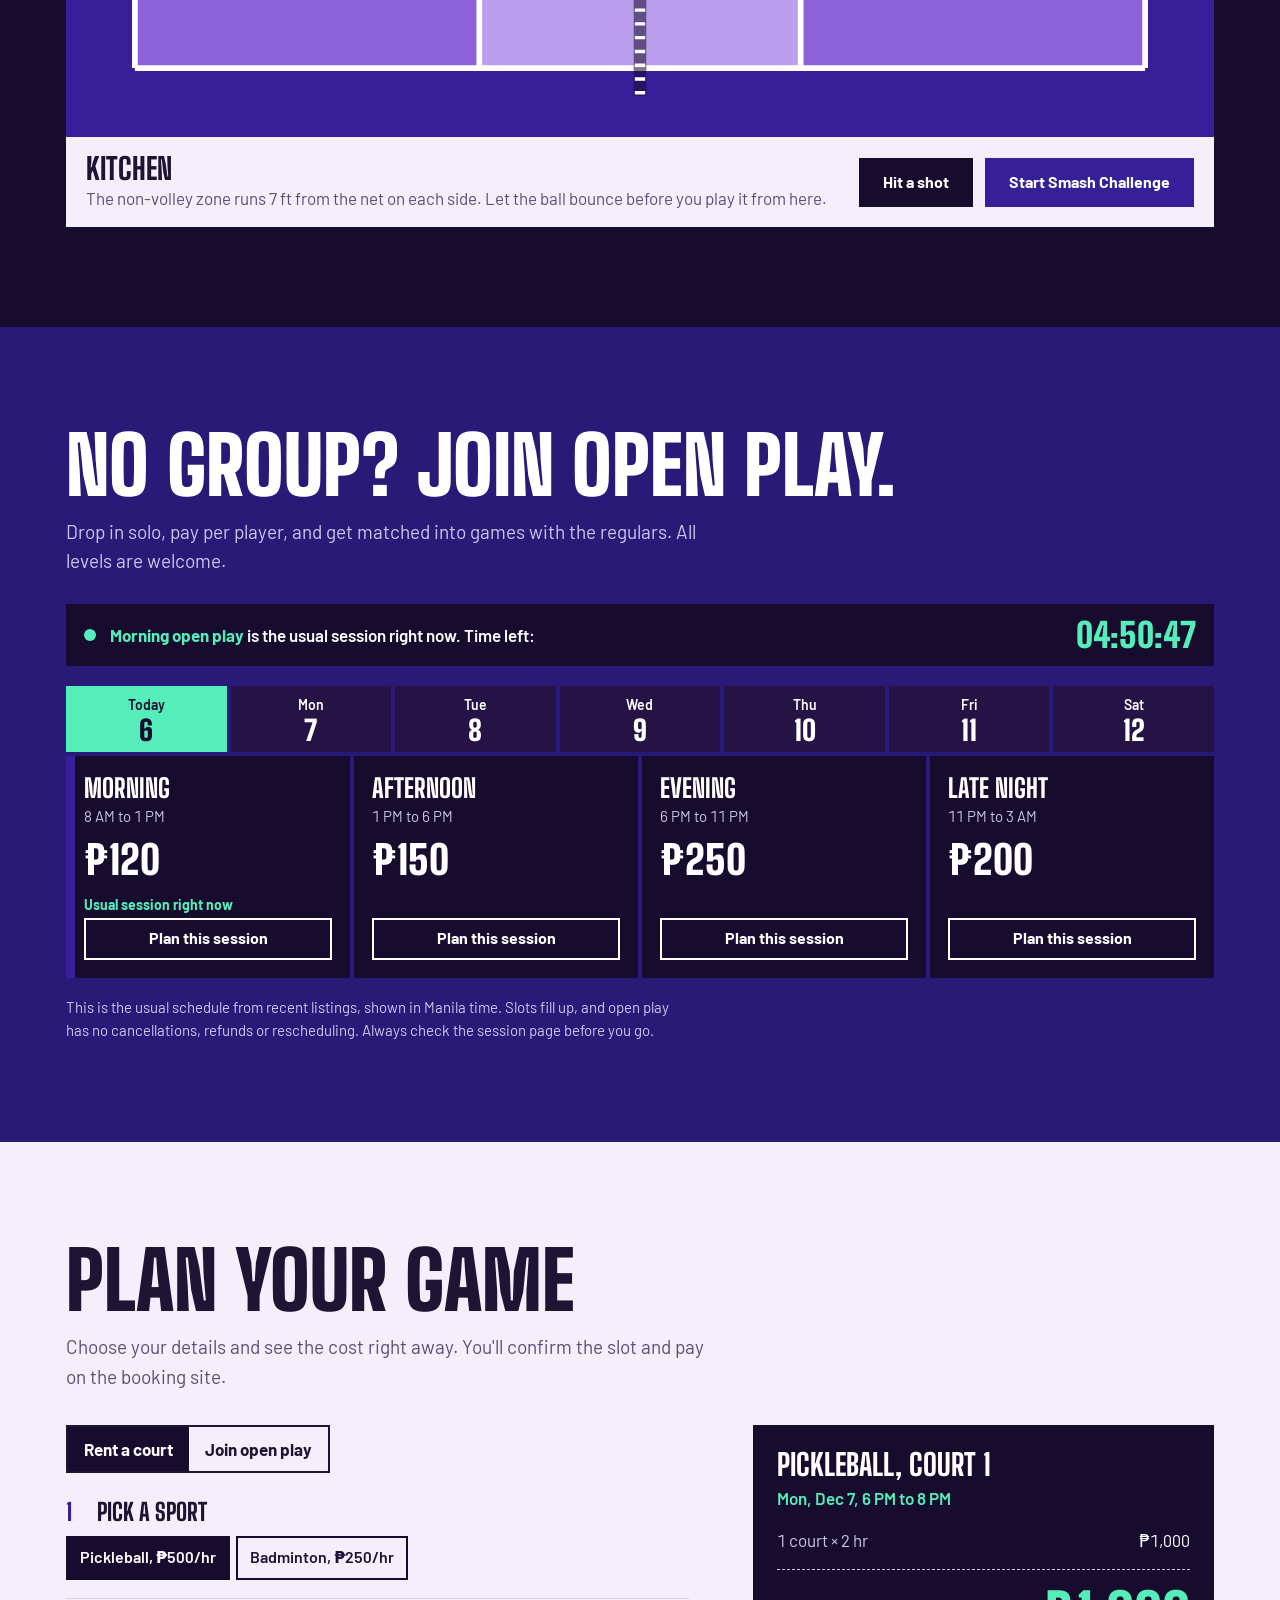
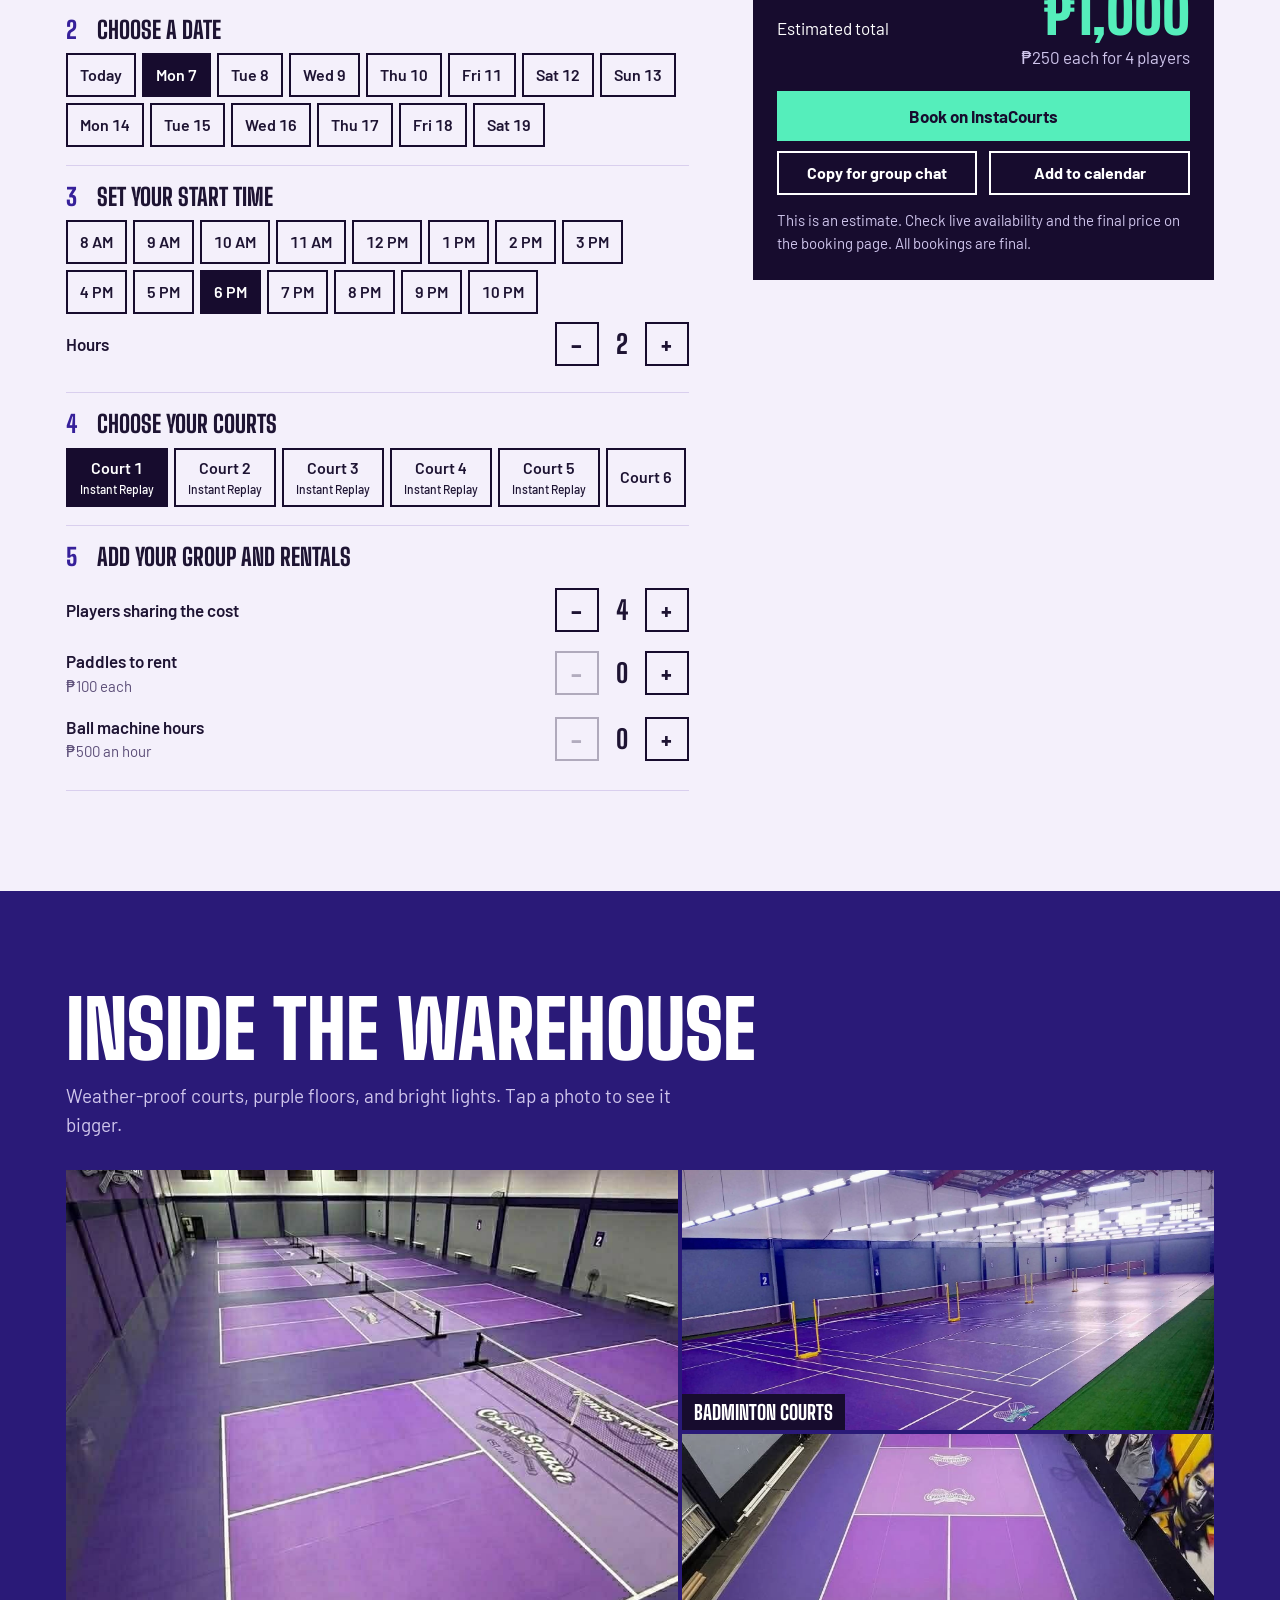
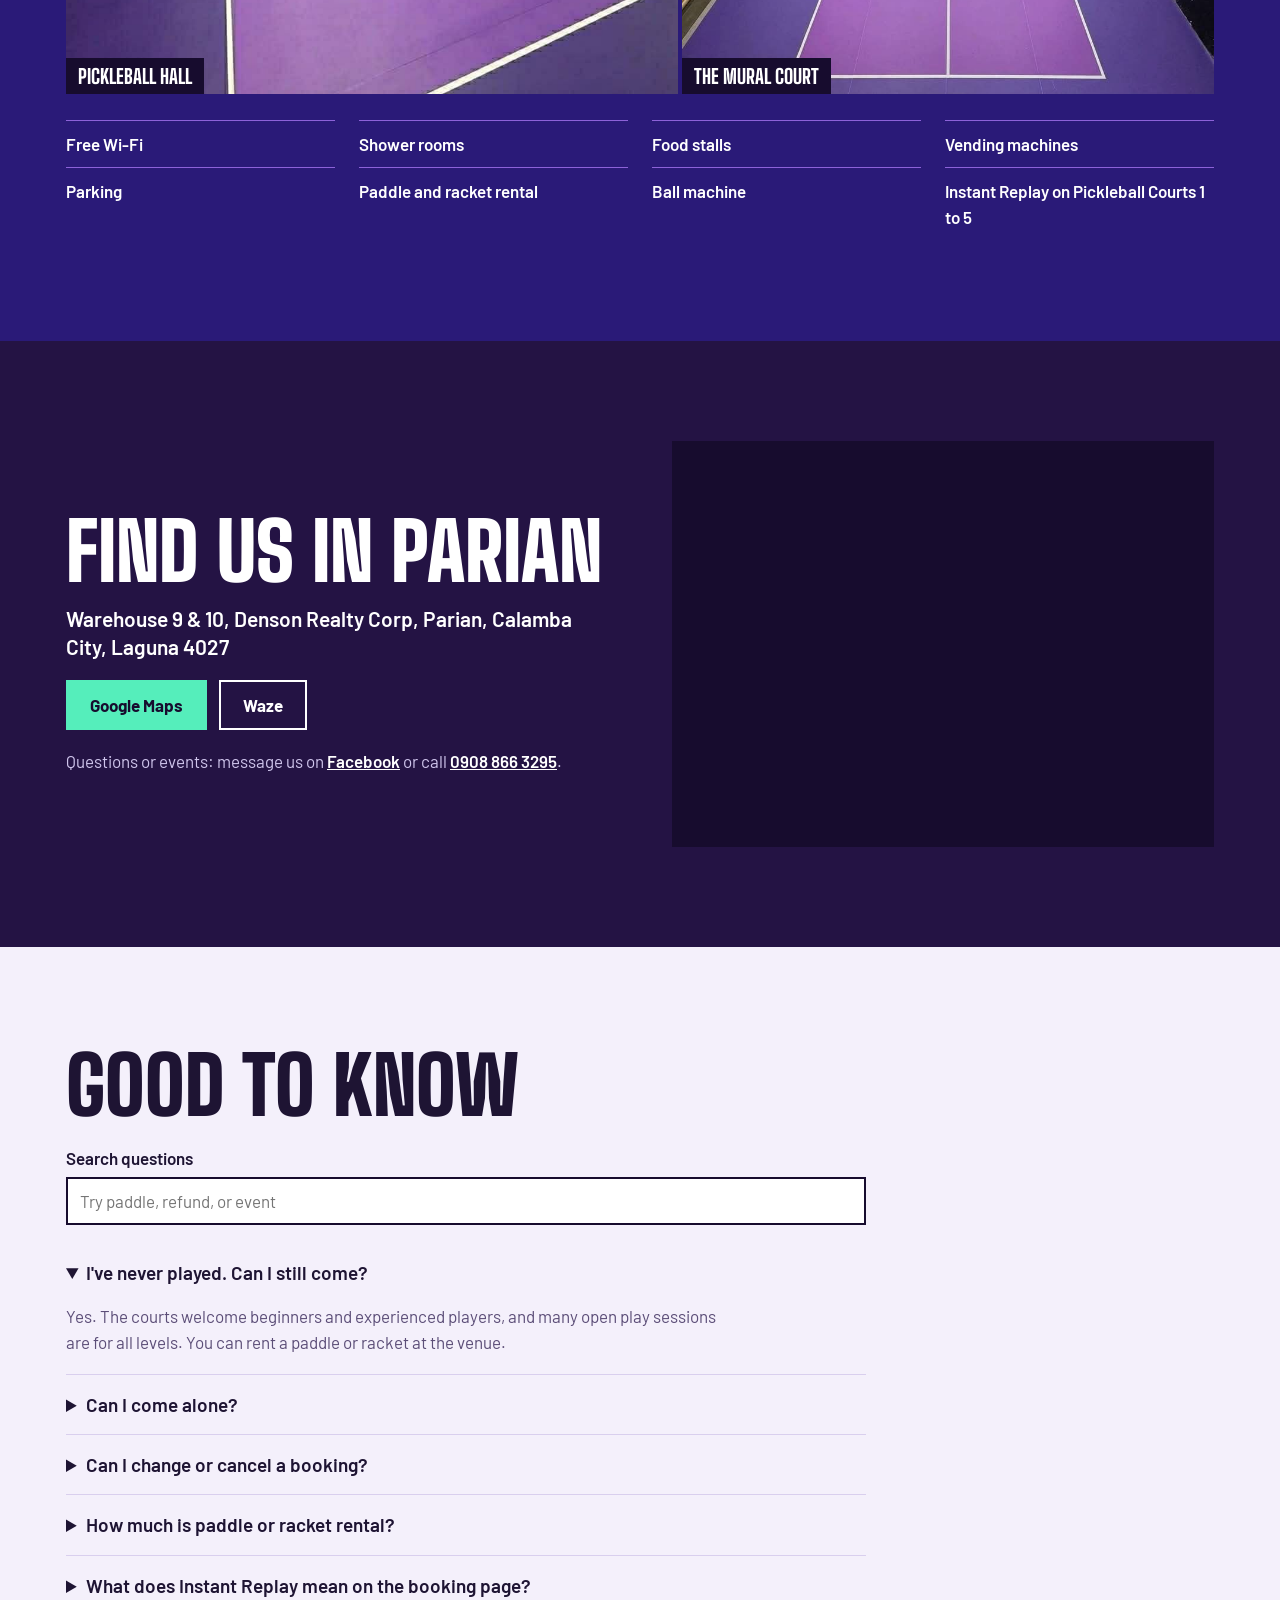
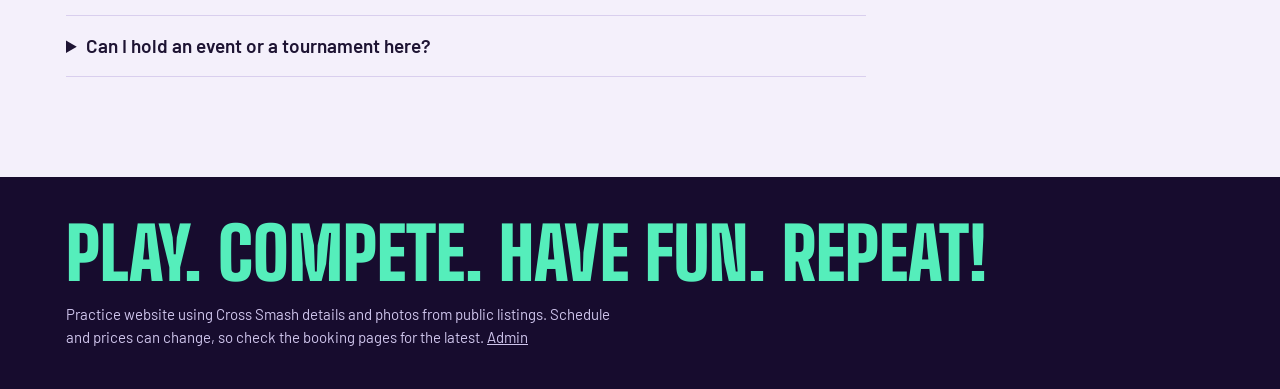
==== commit 7b1bfdac: "Keep the game scoreboard visible on short screens Co-Authored-By: Claude Opus 5.5 <noreply@anthropic" ====
--- a/index.html
+++ b/index.html
@@ -298,6 +298,6 @@
 </dialog>
 
 <script src="config.js?v=4"></script>
-<script src="script.js?v=4"></script>
+<script src="script.js?v=5"></script>
 </body>
 </html>
